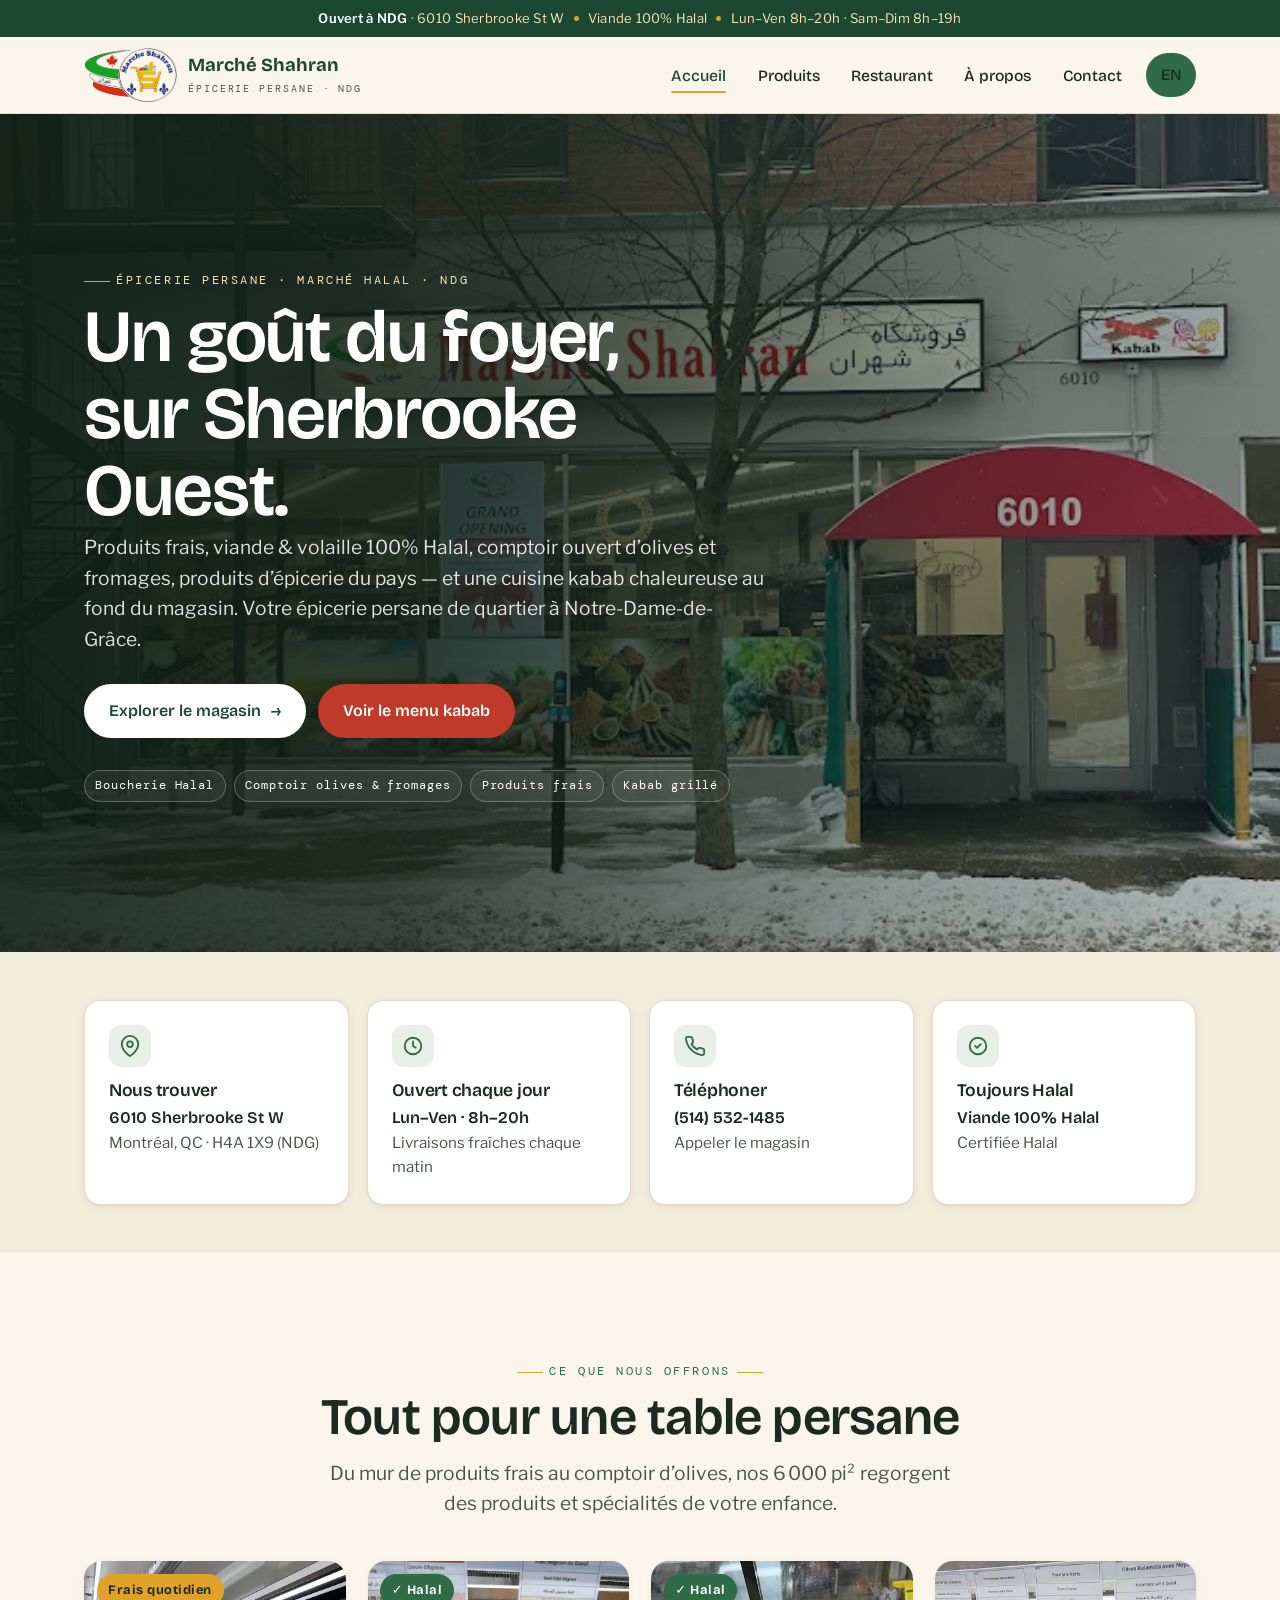
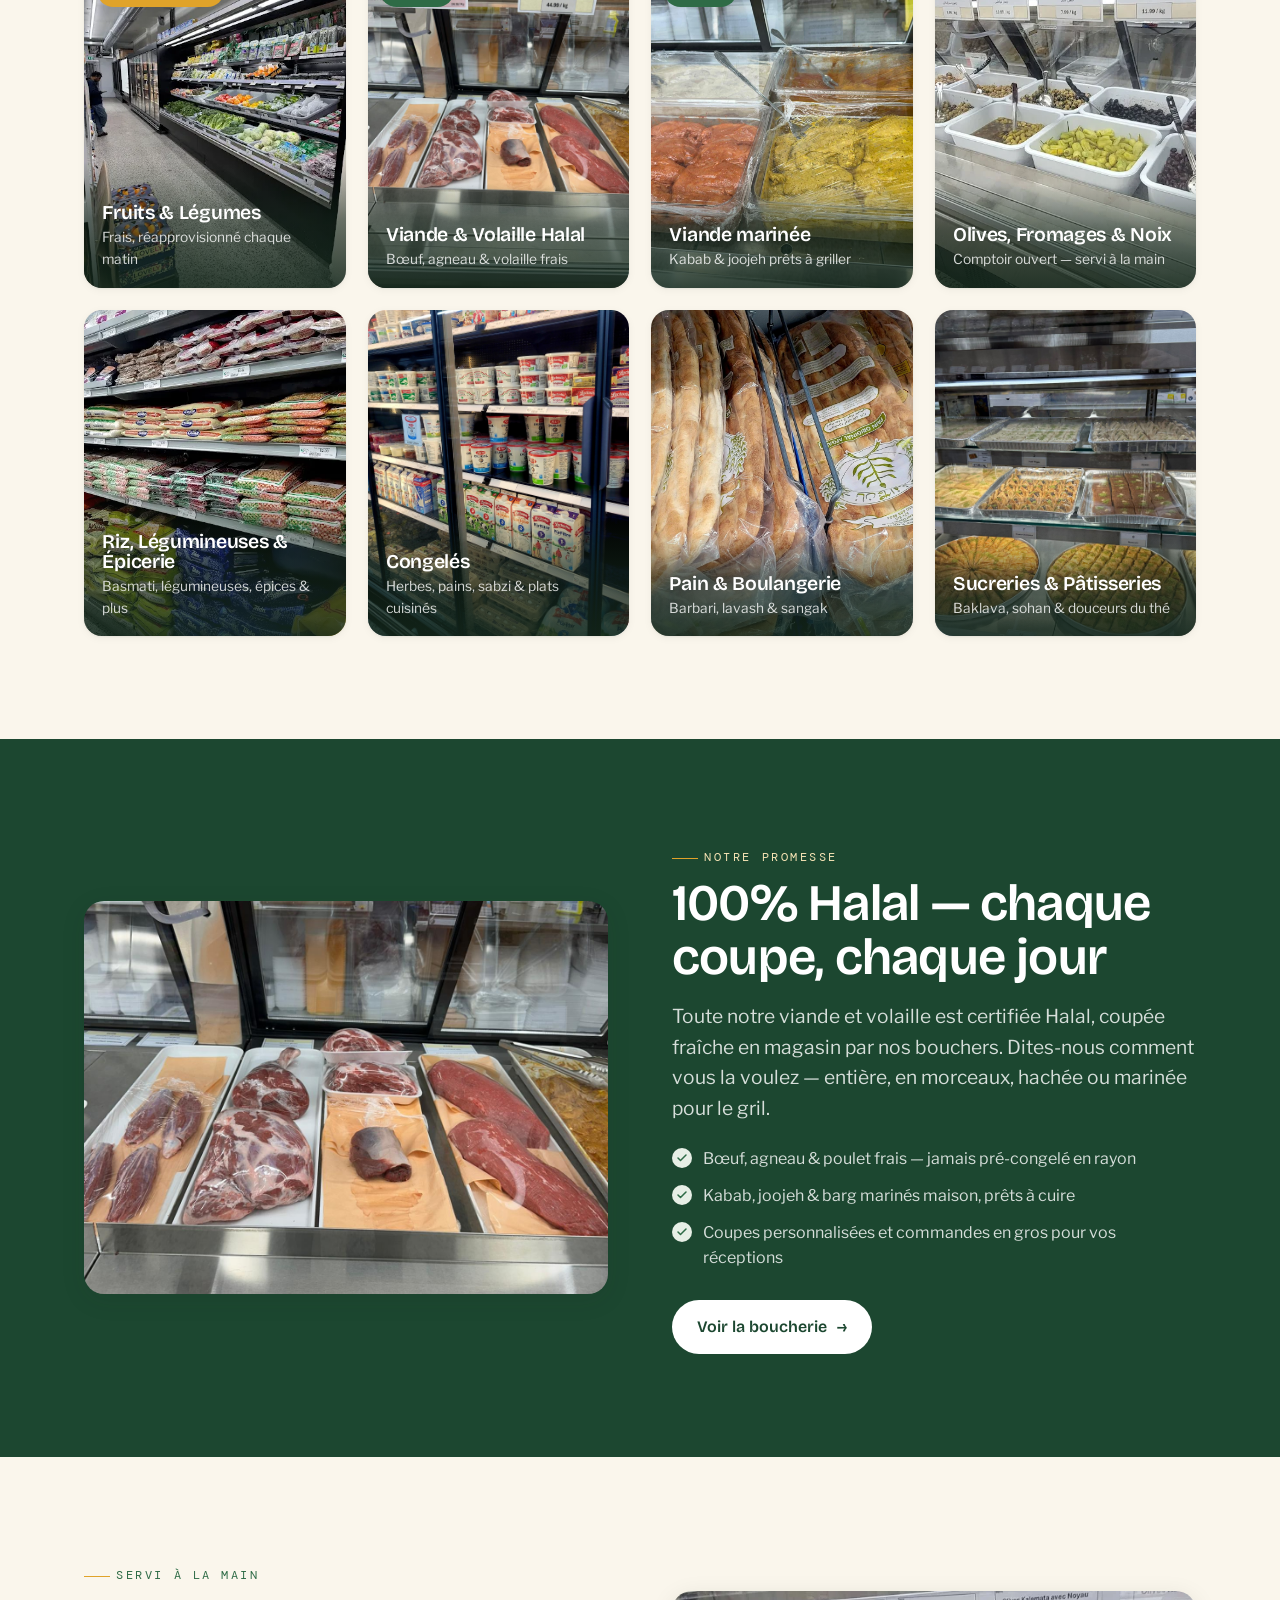
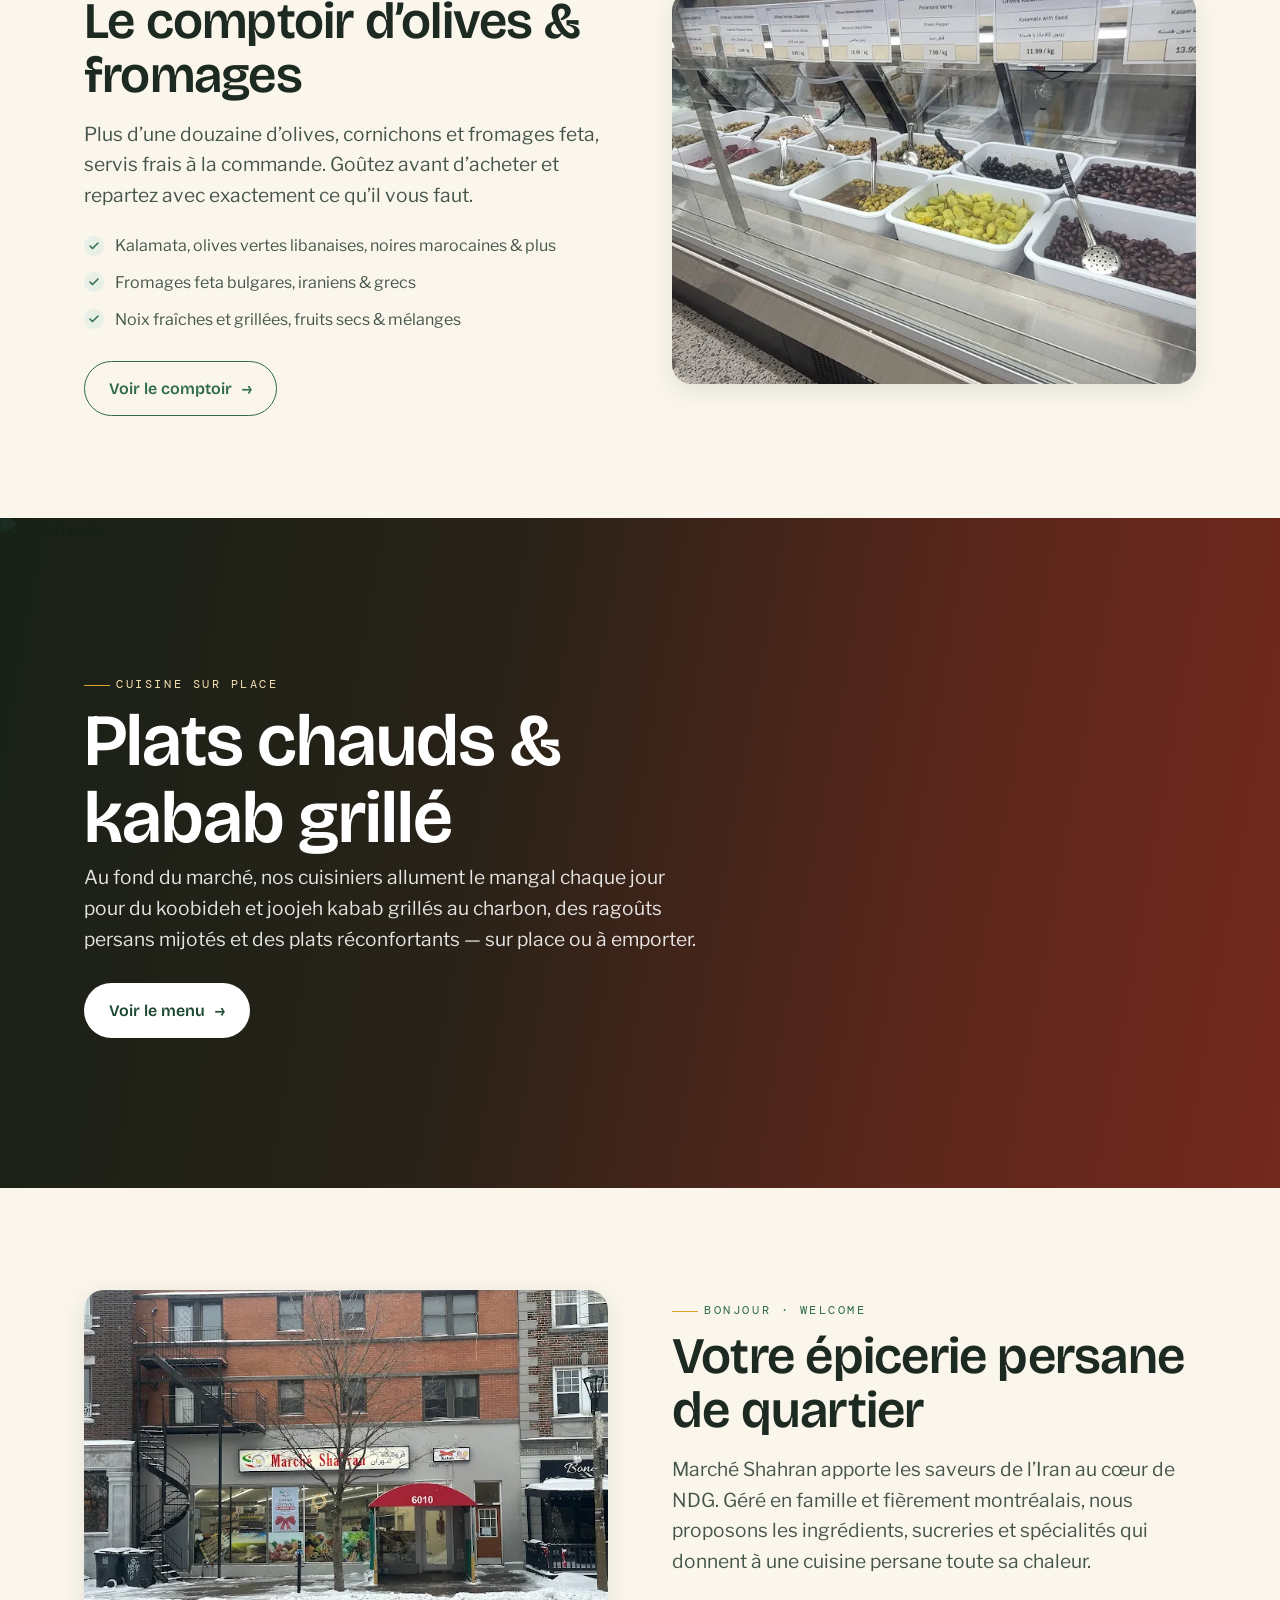
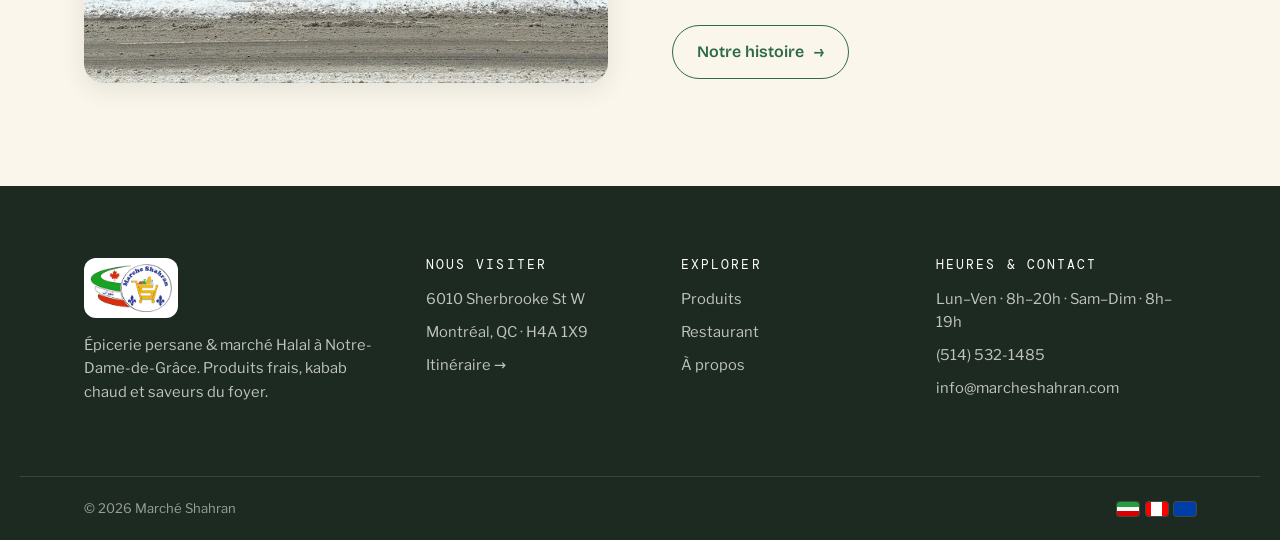
==== fr/index.html @ 16895cce "Updated website with photos, bilingual FR/EN, real contact info" ====
<!DOCTYPE html>
<html lang="fr">
<head>
<meta charset="UTF-8">
<meta name="viewport" content="width=device-width, initial-scale=1.0">
<title>Marché Shahran — Épicerie persane & Marché Halal · NDG, Montréal</title>
<meta name="description" content="Marché Shahran est une épicerie persane et un marché Halal à NDG, Montréal.">
<link rel="stylesheet" href="../styles.css">
<script>document.documentElement.className='js';</script>
</head>
<body>
<div class="topbar"><div class="wrap"><span><strong>Ouvert à NDG</strong> · 6010 Sherbrooke St W</span><span class="dot"></span><span>Viande 100% Halal</span><span class="dot hide-sm"></span><span class="hide-sm">Lun–Ven 8h–20h · Sam–Dim 8h–19h</span></div></div>
<header class="site-head">
  <div class="wrap nav">
    <a class="brand" href="index.html" aria-label="Marché Shahran accueil">
      <img src="../assets/logo.png" alt="Marché Shahran logo">
      <span class="brand-text"><span class="bt">Marché Shahran</span><span class="bs">Épicerie persane · NDG</span></span>
    </a>
    <button class="nav-toggle" aria-label="Ouvrir le menu" aria-expanded="false"><span></span><span></span><span></span></button>
    <ul class="nav-links" id="nav">
      <li><a href="../index.html" class="active">Accueil</a></li>
      <li><a href="produits.html">Produits</a></li>
      
      <li><a href="restaurant.html">Restaurant</a></li>
      <li><a href="a-propos.html">À propos</a></li>
      <li><a href="contact.html">Contact</a></li>
      <li class="nav-cta"><a class="btn btn-primary" href="../index.html">EN</a></li>
    </ul>
  </div>
</header>
<div class="nav-backdrop" id="backdrop"></div>
<section class="hero">
  <div class="hero-media"><img src="../assets/storefront.webp" alt="Devanture du Marché Shahran sur Sherbrooke Ouest"></div>
  <div class="hero-scrim"></div>
  <div class="wrap">
    <div class="hero-inner reveal">
      <span class="kicker is-light">Épicerie persane · Marché Halal · NDG</span>
      <h1 class="h-xl">Un goût du foyer,<br>sur Sherbrooke Ouest.</h1>
      <p class="lead">Produits frais, viande &amp; volaille 100% Halal, comptoir ouvert d’olives et fromages, produits d’épicerie du pays — et une cuisine kabab chaleureuse au fond du magasin. Votre épicerie persane de quartier à Notre-Dame-de-Grâce.</p>
      <div class="hero-actions">
        <a class="btn btn-light" href="produits.html">Explorer le magasin <span class="arr">→</span></a>
        <a class="btn btn-red" href="restaurant.html">Voir le menu kabab</a>
      </div>
      <div class="hero-tags">
        <span class="tag">Boucherie Halal</span>
        <span class="tag">Comptoir olives &amp; fromages</span>
        <span class="tag">Produits frais</span>
        <span class="tag">Kabab grillé</span>
      </div>
    </div>
  </div>
</section>

<section class="band band-cream">
  <div class="wrap section" style="padding-block:clamp(32px,4vw,48px)">
    <div class="info-row">
      <div class="info-card reveal">
        <div class="ic"><svg width="22" height="22" viewBox="0 0 24 24" fill="none" stroke="currentColor" stroke-width="2" stroke-linecap="round" stroke-linejoin="round"><path d="M21 10c0 7-9 13-9 13s-9-6-9-13a9 9 0 0 1 18 0Z"/><circle cx="12" cy="10" r="3"/></svg></div>
        <h3>Nous trouver</h3><p class="big">6010 Sherbrooke St W</p><p>Montréal, QC · H4A 1X9 (NDG)</p>
      </div>
      <div class="info-card reveal">
        <div class="ic"><svg width="22" height="22" viewBox="0 0 24 24" fill="none" stroke="currentColor" stroke-width="2" stroke-linecap="round" stroke-linejoin="round"><circle cx="12" cy="12" r="9"/><path d="M12 7v5l3 2"/></svg></div>
        <h3>Ouvert chaque jour</h3><p class="big">Lun–Ven · 8h–20h</p><p>Livraisons fraîches chaque matin</p>
      </div>
      <div class="info-card reveal">
        <div class="ic"><svg width="22" height="22" viewBox="0 0 24 24" fill="none" stroke="currentColor" stroke-width="2" stroke-linecap="round" stroke-linejoin="round"><path d="M22 16.9v3a2 2 0 0 1-2.2 2 19.8 19.8 0 0 1-8.6-3.1 19.5 19.5 0 0 1-6-6A19.8 19.8 0 0 1 2.1 4.2 2 2 0 0 1 4.1 2h3a2 2 0 0 1 2 1.7c.1 1 .4 1.9.7 2.8a2 2 0 0 1-.5 2.1L8.1 9.9a16 16 0 0 0 6 6l1.3-1.3a2 2 0 0 1 2.1-.5c.9.3 1.8.6 2.8.7a2 2 0 0 1 1.7 2Z"/></svg></div>
        <h3>Téléphoner</h3><p class="big">(514) 532-1485</p><p>Appeler le magasin</p>
      </div>
      <div class="info-card reveal">
        <div class="ic"><svg width="22" height="22" viewBox="0 0 24 24" fill="none" stroke="currentColor" stroke-width="2" stroke-linecap="round" stroke-linejoin="round"><path d="M9 12l2 2 4-4"/><circle cx="12" cy="12" r="9"/></svg></div>
        <h3>Toujours Halal</h3><p class="big">Viande 100% Halal</p><p>Certifiée Halal</p>
      </div>
    </div>
  </div>
</section>

<section class="section">
  <div class="wrap">
    <div class="center reveal" style="max-width:640px;margin-inline:auto;margin-bottom:2.6rem">
      <span class="kicker center-line">Ce que nous offrons</span>
      <h2 class="h-lg" style="margin-top:.6rem">Tout pour une table persane</h2>
      <p class="lead" style="margin:.8rem auto 0">Du mur de produits frais au comptoir d’olives, nos 6 000 pi² regorgent des produits et spécialités de votre enfance.</p>
    </div>
    <div class="cat-grid">
      <a class="cat reveal" href="produits.html#produce">
        <img src="../assets/produce.webp" alt="Mur de produits frais">
        <span class="pin"><span class="halal-badge" style="background:var(--saffron);color:var(--ink)">Frais quotidien</span></span>
        <span class="lbl"><h3>Fruits &amp; Légumes</h3><p>Frais, réapprovisionné chaque matin</p></span>
      </a>
      <a class="cat reveal" href="produits.html#meat">
        <img src="../assets/meat-counter.jpg" alt="Comptoir boucherie Halal">
        <span class="pin"><span class="halal-badge">✓ Halal</span></span>
        <span class="lbl"><h3>Viande &amp; Volaille Halal</h3><p>Bœuf, agneau &amp; volaille frais</p></span>
      </a>
      <a class="cat reveal" href="produits.html#marinated">
        <img src="../assets/marinated-meat.jpg" alt="Viande marinée">
        <span class="pin"><span class="halal-badge">✓ Halal</span></span>
        <span class="lbl"><h3>Viande marinée</h3><p>Kabab &amp; joojeh prêts à griller</p></span>
      </a>
      <a class="cat reveal" href="produits.html#counter">
        <img src="../assets/olive-counter.webp" alt="Comptoir ouvert olives et fromages">
        <span class="lbl"><h3>Olives, Fromages &amp; Noix</h3><p>Comptoir ouvert — servi à la main</p></span>
      </a>
      <a class="cat reveal" href="produits.html#pantry">
        <img src="../assets/bulk-aisle.webp" alt="Rayon riz légumineuses et épicerie">
        <span class="lbl"><h3>Riz, Légumineuses &amp; Épicerie</h3><p>Basmati, légumineuses, épices &amp; plus</p></span>
      </a>
      <a class="cat reveal" href="produits.html#frozen">
        <img src="../assets/frozen.jpg" alt="Rayon congelés">
        <span class="lbl"><h3>Congelés</h3><p>Herbes, pains, sabzi &amp; plats cuisinés</p></span>
      </a>
      <a class="cat reveal" href="produits.html#bakery">
        <img src="../assets/bread.jpg" alt="Pain frais et lavash">
        <span class="lbl"><h3>Pain &amp; Boulangerie</h3><p>Barbari, lavash &amp; sangak</p></span>
      </a>
      <a class="cat reveal" href="produits.html#sweets">
        <img src="../assets/sweets.jpg" alt="Sucreries persanes">
        <span class="lbl"><h3>Sucreries &amp; Pâtisseries</h3><p>Baklava, sohan &amp; douceurs du thé</p></span>
      </a>
    </div>
  </div>
</section>

<section class="band">
  <div class="wrap section">
    <div class="split">
      <div class="split-media reveal"><img src="../assets/meat-counter.jpg" alt="Halal butcher counter"></div>
      <div class="split-body reveal">
        <span class="kicker is-light">Notre promesse</span>
        <h2 class="h-lg" style="margin:.6rem 0 1rem">100% Halal — chaque coupe, chaque jour</h2>
        <p class="lead">Toute notre viande et volaille est certifiée Halal, coupée fraîche en magasin par nos bouchers. Dites-nous comment vous la voulez — entière, en morceaux, hachée ou marinée pour le gril.</p>
        <ul class="ticks" style="margin-top:1.4rem">
          <li>Bœuf, agneau &amp; poulet frais — jamais pré-congelé en rayon</li>
          <li>Kabab, joojeh &amp; barg marinés maison, prêts à cuire</li>
          <li>Coupes personnalisées et commandes en gros pour vos réceptions</li>
        </ul>
        <a class="btn btn-light" href="produits.html#meat" style="margin-top:1.8rem">Voir la boucherie <span class="arr">→</span></a>
      </div>
    </div>
  </div>
</section>

<section class="section">
  <div class="wrap">
    <div class="split flip">
      <div class="split-media reveal"><img src="../assets/olive-counter.webp" alt="Comptoir ouvert olives et fromages"></div>
      <div class="split-body reveal">
        <span class="kicker">Servi à la main</span>
        <h2 class="h-lg" style="margin:.6rem 0 1rem">Le comptoir d’olives &amp; fromages</h2>
        <p class="lead">Plus d’une douzaine d’olives, cornichons et fromages feta, servis frais à la commande. Goûtez avant d’acheter et repartez avec exactement ce qu’il vous faut.</p>
        <ul class="ticks" style="margin-top:1.4rem">
          <li>Kalamata, olives vertes libanaises, noires marocaines &amp; plus</li>
          <li>Fromages feta bulgares, iraniens &amp; grecs</li>
          <li>Noix fraîches et grillées, fruits secs &amp; mélanges</li>
        </ul>
        <a class="btn btn-ghost" href="produits.html#counter" style="margin-top:1.8rem">Voir le comptoir <span class="arr">→</span></a>
      </div>
    </div>
  </div>
</section>

<section class="hero" style="background:var(--red-deep)">
  <div class="hero-media"><img src="../assets/kabab-grill.png" alt="Kabab grillé" style="width:100%;height:100%;object-fit:cover"></div>
  <div class="hero-scrim"></div>
  <div class="wrap">
    <div class="hero-inner reveal" style="max-width:620px">
      <span class="kicker is-light">Cuisine sur place</span>
      <h2 class="h-xl" style="color:#fff;margin:.5rem 0 .3rem">Plats chauds &amp;<br>kabab grillé</h2>
      <p class="lead" style="color:rgba(255,255,255,.88)">Au fond du marché, nos cuisiniers allument le mangal chaque jour pour du koobideh et joojeh kabab grillés au charbon, des ragoûts persans mijotés et des plats réconfortants — sur place ou à emporter.</p>
      <div class="hero-actions">
        <a class="btn btn-light" href="restaurant.html">Voir le menu <span class="arr">→</span></a>
      </div>
    </div>
  </div>
</section>

<section class="section band-saffron specials-hidden">
  <div class="wrap">
    <div class="split">
      <div class="split-body reveal">
        <span class="kicker">Économisez en magasin</span>
        <h2 class="h-lg" style="margin:.6rem 0 1rem">Les spéciaux de la semaine</h2>
        <p class="lead">Nouvelles promotions chaque semaine sur les produits frais, la viande Halal et vos essentiels d’épicerie. Mis à jour en magasin et ici sur le site — sans abonnement, sans application.</p>
        <a class="btn btn-red" href="speciaux.html" style="margin-top:1.6rem">Voir le circulaire <span class="arr">→</span></a>
      </div>
      <div class="reveal" style="display:grid;grid-template-columns:1fr 1fr;gap:14px">
        <div class="deal"><div class="d-media"><span class="ph" data-label="Photo"></span><span class="d-tag">SPÉCIAL</span></div>
          <div class="d-body"><h3>Riz Basmati 10 kg</h3><p class="d-sub">Vieilli premium</p>
          <div class="d-price"><span class="price"><span class="cur">$</span>18<span class="unit">/sac</span></span><span class="was">$24.99</span></div></div></div>
        <div class="deal"><div class="d-media"><span class="ph" data-label="Photo"></span><span class="d-tag">SPÉCIAL</span></div>
          <div class="d-body"><h3>Épaule d’agneau fraîche</h3><p class="d-sub">Halal · coupé sur commande</p>
          <div class="d-price"><span class="price"><span class="cur">$</span>9<span class="unit">/lb</span></span><span class="was">$12.99</span></div></div></div>
      </div>
    </div>
  </div>
</section>

<section class="section">
  <div class="wrap">
    <div class="split">
      <div class="split-media reveal"><img src="../assets/storefront-snow.webp" alt="Devanture du Marché Shahran en hiver"></div>
      <div class="split-body reveal">
        <span class="kicker">Bonjour · Welcome</span>
        <h2 class="h-lg" style="margin:.6rem 0 1rem">Votre épicerie persane de quartier</h2>
        <p class="lead">Marché Shahran apporte les saveurs de l’Iran au cœur de NDG. Géré en famille et fièrement montréalais, nous proposons les ingrédients, sucreries et spécialités qui donnent à une cuisine persane toute sa chaleur.</p>
        <a class="btn btn-ghost" href="a-propos.html" style="margin-top:1.6rem">Notre histoire <span class="arr">→</span></a>
      </div>
    </div>
  </div>
</section>
<footer class="site-foot">
  <div class="wrap foot-top">
    <div class="foot-brand">
      <img src="../assets/logo.png" alt="Marché Shahran">
      <p>Épicerie persane &amp; marché Halal à Notre-Dame-de-Grâce. Produits frais, kabab chaud et saveurs du foyer.</p>
    </div>
    <div><h4>Nous visiter</h4><ul class="foot-links"><li>6010 Sherbrooke St W</li><li>Montréal, QC · H4A 1X9</li><li><a href="contact.html">Itinéraire →</a></li></ul></div>
    <div><h4>Explorer</h4><ul class="foot-links"><li><a href="produits.html">Produits</a></li><li><a href="restaurant.html">Restaurant</a></li><li><a href="a-propos.html">À propos</a></li></ul></div>
    <div><h4>Heures &amp; Contact</h4><ul class="foot-links"><li>Lun–Ven · 8h–20h · Sam–Dim · 8h–19h</li><li>(514) 532-1485</li><li>info@marcheshahran.com</li></ul></div>
  </div>
  <div class="wrap foot-bottom">
    <span>© 2026 Marché Shahran</span>
    <span class="foot-flags">
      <span style="background:linear-gradient(180deg,#239f40 33%,#fff 33% 66%,#da0000 66%)" title="Iran"></span>
      <span style="background:linear-gradient(90deg,#ff0000 25%,#fff 25% 75%,#ff0000 75%)" title="Canada"></span>
      <span style="background:#003da5" title="Québec"></span>
    </span>
  </div>
</footer>
<script src="../site.js"></script>
</body>
</html>
---- styles.css ----
/* =========================================================
   MARCHÉ SHAHRAN — shared stylesheet (Squarespace blueprint)
   ========================================================= */

@import url('https://fonts.googleapis.com/css2?family=Bricolage+Grotesque:opsz,wght@12..96,400;12..96,500;12..96,600;12..96,700;12..96,800&family=Libre+Franklin:ital,wght@0,400;0,500;0,600;0,700;1,400&family=DM+Mono:wght@400;500&display=swap');

:root{
  /* palette */
  --ink:#1d2a22;
  --ink-soft:#46554b;
  --cream:#faf6ec;
  --cream-2:#f2ecdd;
  --paper:#ffffff;
  --green:#2e6b46;
  --green-deep:#1c4730;
  --green-tint:#e7efe6;
  --red:#bf3a2b;
  --red-deep:#9a2c20;
  --saffron:#e0a32a;
  --saffron-soft:#f6e3b4;
  --blue:#27478c;
  --line:#e3dcc9;
  --line-soft:#ece6d6;

  --shadow-sm:0 1px 2px rgba(29,42,34,.06), 0 2px 8px rgba(29,42,34,.05);
  --shadow-md:0 6px 24px rgba(29,42,34,.10);
  --shadow-lg:0 18px 50px rgba(29,42,34,.16);

  --maxw:1240px;
  --gut:clamp(20px,5vw,64px);

  --f-head:'Bricolage Grotesque',system-ui,sans-serif;
  --f-body:'Libre Franklin',system-ui,sans-serif;
  --f-mono:'DM Mono',ui-monospace,monospace;
}

*{box-sizing:border-box;margin:0;padding:0}
html{scroll-behavior:smooth}
body{
  font-family:var(--f-body);
  color:var(--ink);
  background:var(--cream);
  line-height:1.6;
  -webkit-font-smoothing:antialiased;
  text-rendering:optimizeLegibility;
}
img{display:block;max-width:100%}
a{color:inherit;text-decoration:none}
h1,h2,h3,h4{font-family:var(--f-head);font-weight:600;line-height:1.05;letter-spacing:-.015em;color:var(--ink)}

.wrap{max-width:var(--maxw);margin:0 auto;padding-inline:var(--gut)}
.section{padding-block:clamp(56px,8vw,104px)}
.center{text-align:center}

/* eyebrow / kicker */
.kicker{
  font-family:var(--f-mono);
  font-size:.72rem;
  letter-spacing:.22em;
  text-transform:uppercase;
  color:var(--green);
  display:inline-flex;align-items:center;gap:.55em;
}
.kicker::before{content:"";width:26px;height:1.5px;background:var(--saffron)}
.kicker.is-light{color:var(--saffron-soft)}
.kicker.center-line{justify-content:center}
.kicker.center-line::after{content:"";width:26px;height:1.5px;background:var(--saffron)}

.h-xl{font-size:clamp(2.5rem,6vw,4.6rem)}
.h-lg{font-size:clamp(2rem,4.4vw,3.2rem)}
.h-md{font-size:clamp(1.5rem,2.6vw,2.1rem)}
.lead{font-size:clamp(1.05rem,1.5vw,1.25rem);color:var(--ink-soft);max-width:60ch}

/* ---------- buttons ---------- */
.btn{
  display:inline-flex;align-items:center;gap:.6em;
  font-family:var(--f-head);font-weight:600;font-size:1rem;
  padding:.85em 1.5em;border-radius:999px;cursor:pointer;
  border:1.5px solid transparent;transition:.2s ease;
}
.btn-primary{background:var(--green);color:#fff}
.btn-primary:hover{background:var(--green-deep);transform:translateY(-1px)}
.btn-red{background:var(--red);color:#fff}
.btn-red:hover{background:var(--red-deep);transform:translateY(-1px)}
.btn-ghost{background:transparent;border-color:var(--green);color:var(--green)}
.btn-ghost:hover{background:var(--green);color:#fff}
.btn-light{background:#fff;color:var(--green-deep)}
.btn-light:hover{background:var(--cream-2)}
.btn .arr{transition:transform .2s}
.btn:hover .arr{transform:translateX(3px)}

/* ---------- announcement bar ---------- */
.topbar{
  background:var(--green-deep);color:var(--saffron-soft);
  font-size:.82rem;letter-spacing:.02em;
}
.topbar .wrap{display:flex;align-items:center;justify-content:center;gap:.7em;
  padding-block:.6em;text-align:center;flex-wrap:wrap}
.topbar strong{color:#fff;font-weight:600}
.topbar .dot{width:5px;height:5px;border-radius:50%;background:var(--saffron);display:inline-block}
@media(max-width:680px){.hide-sm{display:none}}

/* ---------- header / nav ---------- */
.site-head{position:sticky;top:0;z-index:50;background:rgba(250,246,236,.92);
  backdrop-filter:blur(10px);border-bottom:1px solid var(--line)}
.nav{display:flex;align-items:center;justify-content:space-between;gap:1.5rem;
  padding-block:.7rem}
.brand{display:flex;align-items:center;gap:.7rem}
.brand img{height:54px;width:auto}
.brand .bt{font-family:var(--f-head);font-weight:700;font-size:1.15rem;line-height:1;color:var(--green-deep)}
.brand .bs{display:block;font-family:var(--f-mono);font-size:.6rem;letter-spacing:.2em;
  text-transform:uppercase;color:var(--ink-soft);margin-top:.25em}
.brand-text{display:none}
@media(min-width:540px){.brand-text{display:block}}

.nav-links{display:flex;align-items:center;gap:.3rem;list-style:none}
.nav-links a{font-family:var(--f-head);font-weight:500;font-size:.98rem;
  padding:.55em .85em;border-radius:999px;color:var(--ink);transition:.18s;position:relative}
.nav-links a:hover{background:var(--green-tint);color:var(--green-deep)}
.nav-links a.active{color:var(--green-deep)}
.nav-links a.active::after{content:"";position:absolute;bottom:0;left:.85em;right:.85em;height:2px;background:var(--saffron);border-radius:2px}
.nav-cta{margin-left:.4rem}

.nav-toggle{display:none;background:none;border:1.5px solid var(--line);
  border-radius:10px;padding:.5em .6em;cursor:pointer}
.nav-toggle span{display:block;width:20px;height:2px;background:var(--ink);margin:4px 0;border-radius:2px;transition:.2s}

@media(max-width:900px){
  .nav-toggle{display:block}
  .nav-links{position:fixed;inset:0 0 0 auto;width:min(82vw,320px);
    flex-direction:column;align-items:stretch;gap:.2rem;background:var(--paper);
    padding:5.5rem 1.4rem 2rem;box-shadow:var(--shadow-lg);transform:translateX(100%);
    transition:transform .28s ease;z-index:60}
  .nav-links.open{transform:translateX(0)}
  .nav-links a{padding:.85em 1em;font-size:1.05rem}
  .nav-links a.active::after{display:none}
  .nav-links a.active{background:var(--green-tint)}
  .nav-cta{margin:.6rem 0 0}
  .nav-backdrop{position:fixed;inset:0;background:rgba(29,42,34,.4);z-index:55;
    opacity:0;pointer-events:none;transition:.28s}
  .nav-backdrop.open{opacity:1;pointer-events:auto}
}

/* ---------- hero ---------- */
.hero{position:relative;overflow:hidden;background:var(--green-deep)}
.hero-media{position:absolute;inset:0}
.hero-media img{width:100%;height:100%;object-fit:cover}
.hero-scrim{position:absolute;inset:0;z-index:1;
  background:linear-gradient(100deg,rgba(16,32,22,.94) 0%,rgba(16,32,22,.82) 38%,rgba(16,32,22,.45) 72%,rgba(16,32,22,.28) 100%)}
.hero-inner{position:relative;z-index:2;padding-block:clamp(72px,12vw,150px);
  max-width:680px;color:#fff}
.hero-inner h1{color:#fff;margin:.5rem 0 .1rem}
.hero-inner .lead{color:rgba(255,255,255,.86)}
.hero-actions{display:flex;flex-wrap:wrap;gap:.8rem;margin-top:1.8rem}
.hero-tags{display:flex;flex-wrap:wrap;gap:.5rem;margin-top:2rem}
.tag{font-family:var(--f-mono);font-size:.72rem;letter-spacing:.08em;white-space:nowrap;
  padding:.5em .9em;border-radius:999px;border:1px solid rgba(255,255,255,.25);
  color:#fff;background:rgba(255,255,255,.06)}

/* ---------- halal badge ---------- */
.halal-badge{display:inline-flex;align-items:center;gap:.5em;
  font-family:var(--f-head);font-weight:700;font-size:.8rem;letter-spacing:.04em;
  background:var(--green);color:#fff;padding:.5em .9em;border-radius:999px}
.halal-badge .hk{font-family:var(--f-mono);font-weight:400;opacity:.85;font-size:.72em}

/* ---------- generic image placeholder ---------- */
.ph{position:relative;background:
  repeating-linear-gradient(135deg,var(--cream-2),var(--cream-2) 11px,#eae3d1 11px,#eae3d1 22px);
  display:flex;align-items:center;justify-content:center;overflow:hidden;color:var(--ink-soft)}
.ph::after{content:attr(data-label);font-family:var(--f-mono);font-size:.72rem;
  letter-spacing:.05em;text-transform:uppercase;background:rgba(250,246,236,.9);
  padding:.5em .85em;border-radius:8px;border:1px solid var(--line);max-width:80%;text-align:center}

/* ---------- category grid ---------- */
.cat-grid{display:grid;gap:clamp(14px,2vw,22px);
  grid-template-columns:repeat(auto-fill,minmax(230px,1fr))}
.cat{position:relative;border-radius:18px;overflow:hidden;aspect-ratio:4/5;
  box-shadow:var(--shadow-sm);transition:.25s;color:#fff;display:block}
.cat:hover{transform:translateY(-4px);box-shadow:var(--shadow-md)}
.cat .img,.cat img{position:absolute;inset:0;width:100%;height:100%;object-fit:cover}
.cat .img.ph{aspect-ratio:auto}
.cat .lbl{position:absolute;left:0;right:0;bottom:0;z-index:2;padding:2.6rem 1.15rem 1.1rem;
  background:linear-gradient(180deg,rgba(20,40,28,0) 0%,rgba(20,40,28,.55) 45%,rgba(20,40,28,.86) 100%)}
.cat .lbl h3{color:#fff;font-size:1.22rem}
.cat .lbl p{font-size:.86rem;color:rgba(255,255,255,.82);margin-top:.15em}
.cat .pin{position:absolute;top:.8rem;left:.8rem;z-index:2}

/* ---------- feature split ---------- */
.split{display:grid;gap:clamp(28px,5vw,64px);align-items:center;
  grid-template-columns:1fr}
@media(min-width:860px){.split{grid-template-columns:1fr 1fr}
  .split.flip .split-media{order:2}}
.split-media{border-radius:20px;overflow:hidden;box-shadow:var(--shadow-md);
  aspect-ratio:4/3}
.split-media img,.split-media .ph{width:100%;height:100%;object-fit:cover}
.split-body h2{margin:.6rem 0 1rem}
.split-body .lead{margin-bottom:1.4rem}

/* ---------- info / list ---------- */
.ticks{list-style:none;display:grid;gap:.7rem;margin-top:.5rem}
.ticks li{display:flex;gap:.7rem;align-items:flex-start;color:var(--ink-soft)}
.band .ticks li{color:rgba(255,255,255,.82)}
.ticks li::before{content:"";flex:none;width:20px;height:20px;border-radius:50%;
  margin-top:.15em;background:var(--green-tint);
  background-image:url("data:image/svg+xml,%3Csvg xmlns='http://www.w3.org/2000/svg' width='12' height='12' viewBox='0 0 24 24' fill='none' stroke='%232e6b46' stroke-width='3' stroke-linecap='round' stroke-linejoin='round'%3E%3Cpolyline points='20 6 9 17 4 12'/%3E%3C/svg%3E");
  background-repeat:no-repeat;background-position:center}

/* ---------- band ---------- */
.band{background:var(--green-deep);color:#fff}
.band h2{color:#fff}
.band .lead{color:rgba(255,255,255,.82)}
.band-cream{background:var(--cream-2)}
.band-saffron{background:linear-gradient(180deg,#fbeecb,#f6e3b4)}

/* ---------- info cards row ---------- */
.info-row{display:grid;gap:18px;grid-template-columns:repeat(auto-fit,minmax(220px,1fr))}
.info-card{background:var(--paper);border:1px solid var(--line);border-radius:16px;
  padding:1.5rem;box-shadow:var(--shadow-sm)}
.info-card .ic{width:42px;height:42px;border-radius:12px;background:var(--green-tint);
  display:flex;align-items:center;justify-content:center;color:var(--green);margin-bottom:.9rem}
.info-card h3{font-size:1.1rem;margin-bottom:.3rem}
.info-card p{color:var(--ink-soft);font-size:.95rem}
.info-card .big{font-family:var(--f-head);font-weight:600;color:var(--ink);font-size:1.02rem}

/* ---------- specials / flyer ---------- */
.deal-hero{display:grid;gap:0;grid-template-columns:1fr;border-radius:22px;overflow:hidden;
  box-shadow:var(--shadow-md);background:var(--paper)}
@media(min-width:780px){.deal-hero{grid-template-columns:1.1fr 1fr}}
.deal-hero .dh-media{position:relative;min-height:280px}
.deal-hero .dh-media img,.deal-hero .dh-media .ph{position:absolute;inset:0;width:100%;height:100%;object-fit:cover}
.deal-hero .dh-body{padding:clamp(1.8rem,4vw,3rem);display:flex;flex-direction:column;justify-content:center}
.deal-hero .save{align-self:flex-start;background:var(--red);color:#fff;font-family:var(--f-head);
  font-weight:700;padding:.4em .8em;border-radius:8px;font-size:.85rem;letter-spacing:.03em}
.price{font-family:var(--f-head);font-weight:700;color:var(--red);line-height:1}
.price .cur{font-size:.55em;vertical-align:.55em;margin-right:.05em}
.price .unit{font-family:var(--f-body);font-weight:500;font-size:.32em;color:var(--ink-soft);
  letter-spacing:.02em}
.was{font-family:var(--f-mono);color:var(--ink-soft);text-decoration:line-through;font-size:.95rem}

.flyer{display:grid;gap:16px;grid-template-columns:repeat(auto-fill,minmax(200px,1fr))}
.deal{background:var(--paper);border:1px solid var(--line);border-radius:16px;overflow:hidden;
  box-shadow:var(--shadow-sm);transition:.2s;display:flex;flex-direction:column}
.deal:hover{transform:translateY(-3px);box-shadow:var(--shadow-md)}
.deal .d-media{aspect-ratio:5/4;position:relative}
.deal .d-media img,.deal .d-media .ph{position:absolute;inset:0;width:100%;height:100%;object-fit:cover}
.deal .d-tag{position:absolute;top:.6rem;left:.6rem;background:var(--saffron);color:var(--ink);
  font-family:var(--f-mono);font-size:.68rem;font-weight:500;padding:.35em .6em;border-radius:6px;
  letter-spacing:.04em}
.deal .d-body{padding:1rem 1.1rem 1.2rem;display:flex;flex-direction:column;gap:.35rem;flex:1}
.deal .d-body h3{font-size:1.05rem}
.deal .d-sub{font-size:.82rem;color:var(--ink-soft)}
.deal .d-price{margin-top:auto;display:flex;align-items:baseline;gap:.5rem;padding-top:.6rem}
.deal .d-price .price{font-size:1.7rem}

/* ---------- menu (restaurant) ---------- */
.menu-list{display:grid;gap:1.1rem}
.menu-item{display:grid;grid-template-columns:1fr auto;gap:.3rem 1rem;align-items:baseline;
  padding-bottom:1.1rem;border-bottom:1px dashed var(--line)}
.menu-item:last-child{border-bottom:0;padding-bottom:0}
.menu-item .mi-name{font-family:var(--f-head);font-weight:600;font-size:1.12rem}
.menu-item .mi-fa{font-size:.82rem;color:var(--green);font-family:var(--f-mono);margin-left:.4em}
.menu-item .mi-price{font-family:var(--f-head);font-weight:700;color:var(--red);font-size:1.1rem;white-space:nowrap}
.menu-item .mi-desc{grid-column:1/-1;color:var(--ink-soft);font-size:.92rem;max-width:54ch}

/* ---------- contact ---------- */
.contact-grid{display:grid;gap:clamp(28px,4vw,48px);grid-template-columns:1fr}
@media(min-width:860px){.contact-grid{grid-template-columns:1fr 1.15fr}}
.map-ph{border-radius:20px;overflow:hidden;min-height:380px;box-shadow:var(--shadow-md);
  border:1px solid var(--line)}
.hours-table{width:100%;border-collapse:collapse;margin-top:.4rem}
.hours-table td{padding:.6em 0;border-bottom:1px solid var(--line-soft);font-size:.98rem}
.hours-table td:last-child{text-align:right;font-family:var(--f-mono);color:var(--ink)}
.hours-table tr.today td{color:var(--green-deep);font-weight:600}
.hours-table tr.today td:first-child::after{content:"Today";margin-left:.6em;font-family:var(--f-mono);
  font-size:.62rem;letter-spacing:.08em;background:var(--green-tint);color:var(--green);
  padding:.25em .5em;border-radius:5px;vertical-align:middle}

/* ---------- footer ---------- */
.site-foot{background:var(--ink);color:rgba(255,255,255,.72);font-size:.92rem}
.foot-top{display:grid;gap:2.4rem;grid-template-columns:1fr;padding-block:clamp(48px,6vw,72px)}
@media(min-width:760px){.foot-top{grid-template-columns:1.4fr 1fr 1fr 1.2fr}}
.site-foot h4{color:#fff;font-size:.82rem;letter-spacing:.16em;text-transform:uppercase;
  font-family:var(--f-mono);font-weight:400;margin-bottom:1rem}
.site-foot a:hover{color:#fff}
.foot-links{list-style:none;display:grid;gap:.6rem}
.foot-brand img{height:60px;background:#fff;border-radius:12px;padding:6px;margin-bottom:1rem}
.foot-brand p{max-width:34ch}
.foot-bottom{border-top:1px solid rgba(255,255,255,.12);padding-block:1.3rem;
  display:flex;flex-wrap:wrap;gap:.6rem 1.2rem;align-items:center;justify-content:space-between;
  font-size:.82rem;color:rgba(255,255,255,.55)}
.foot-flags{display:flex;gap:.4rem;align-items:center}
.foot-flags span{width:22px;height:14px;border-radius:3px;display:inline-block;box-shadow:0 0 0 1px rgba(255,255,255,.15)}

/* ---------- misc reveal ---------- */
.js .reveal{opacity:0;transform:translateY(18px);transition:opacity .7s ease,transform .7s ease}
.js .reveal.in{opacity:1;transform:none}

/* ---------- page hero (interior) ---------- */
.page-hero{background:var(--green-deep);color:#fff;position:relative;overflow:hidden}
.page-hero::before{content:"";position:absolute;inset:0;opacity:.14;
  background:radial-gradient(circle at 85% 20%,var(--saffron),transparent 45%)}
.page-hero .wrap{position:relative;padding-block:clamp(54px,8vw,92px)}
.page-hero h1{color:#fff;margin:.6rem 0 .5rem}
.page-hero p{color:rgba(255,255,255,.82);max-width:58ch}
.crumbs{font-family:var(--f-mono);font-size:.72rem;letter-spacing:.08em;color:var(--saffron-soft)}
.crumbs a:hover{color:#fff}

/* Weekly specials — hidden until activated */
.specials-hidden { display: none; }
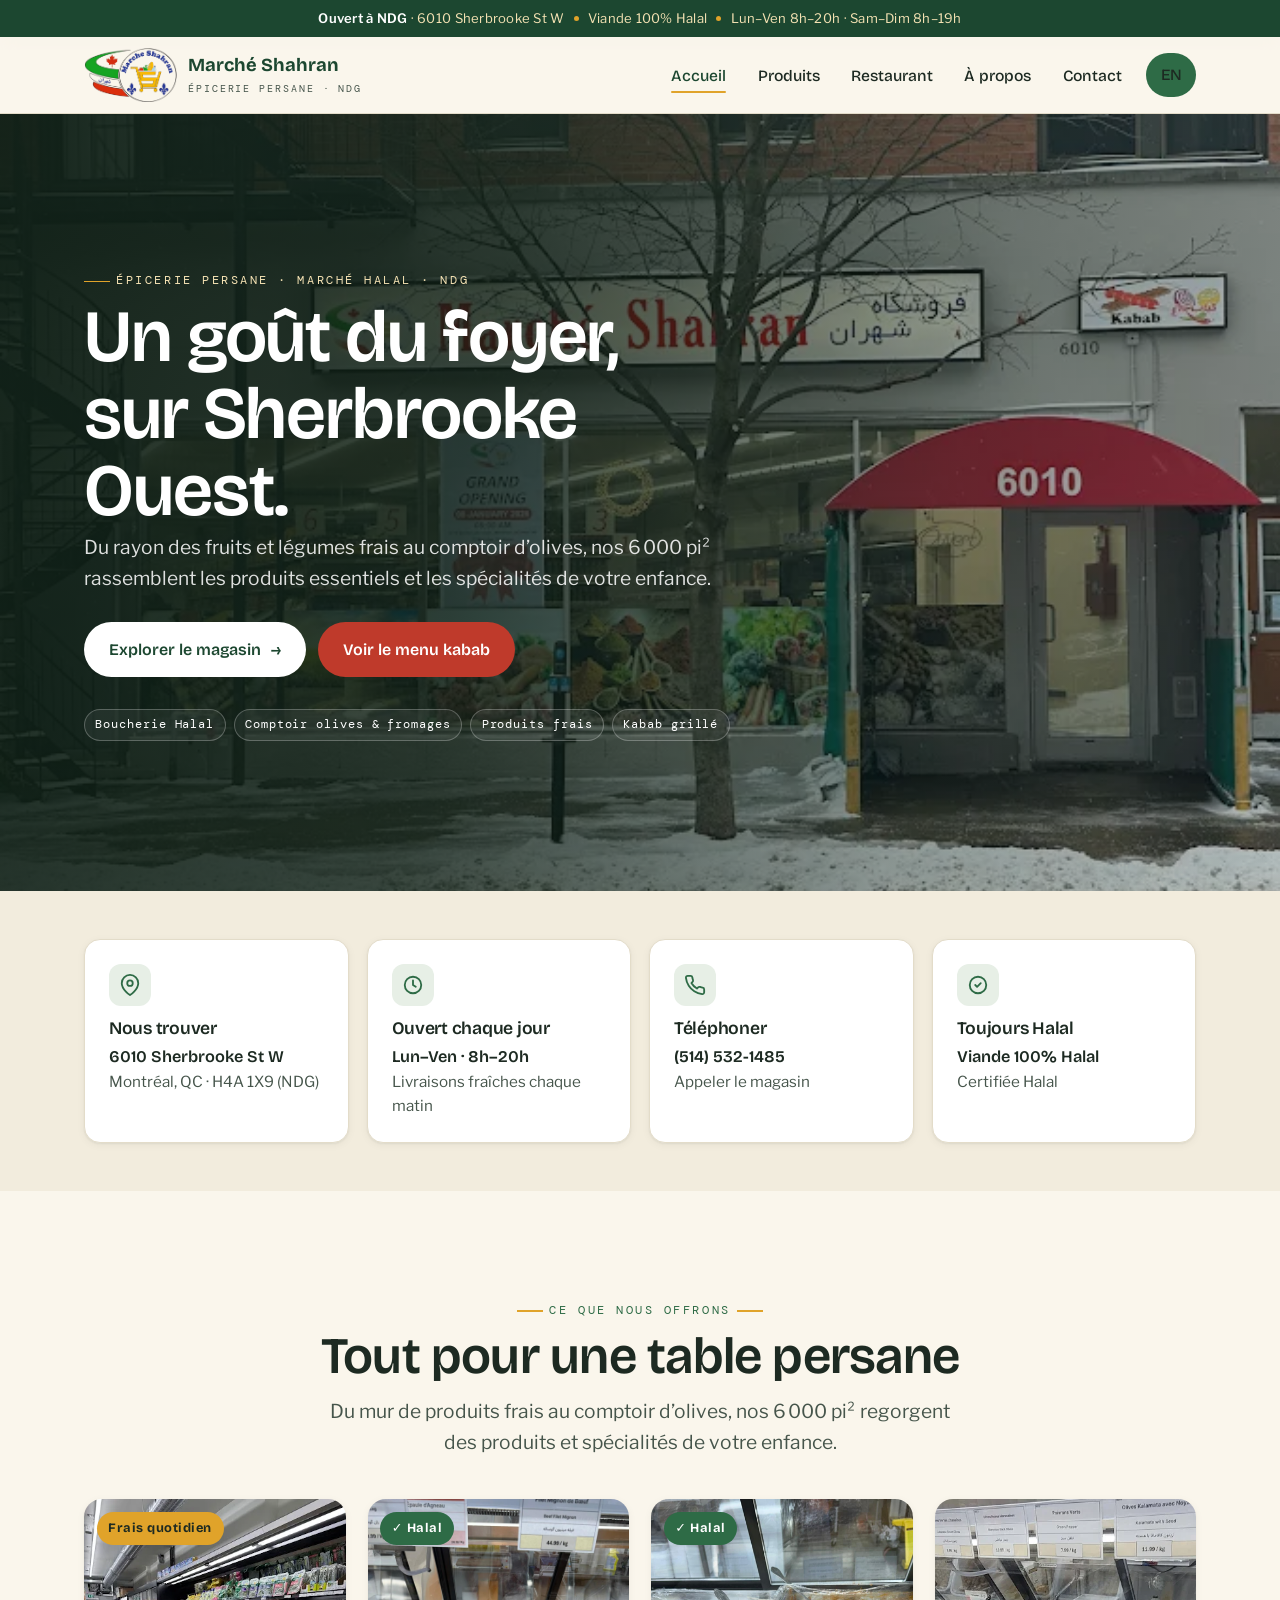
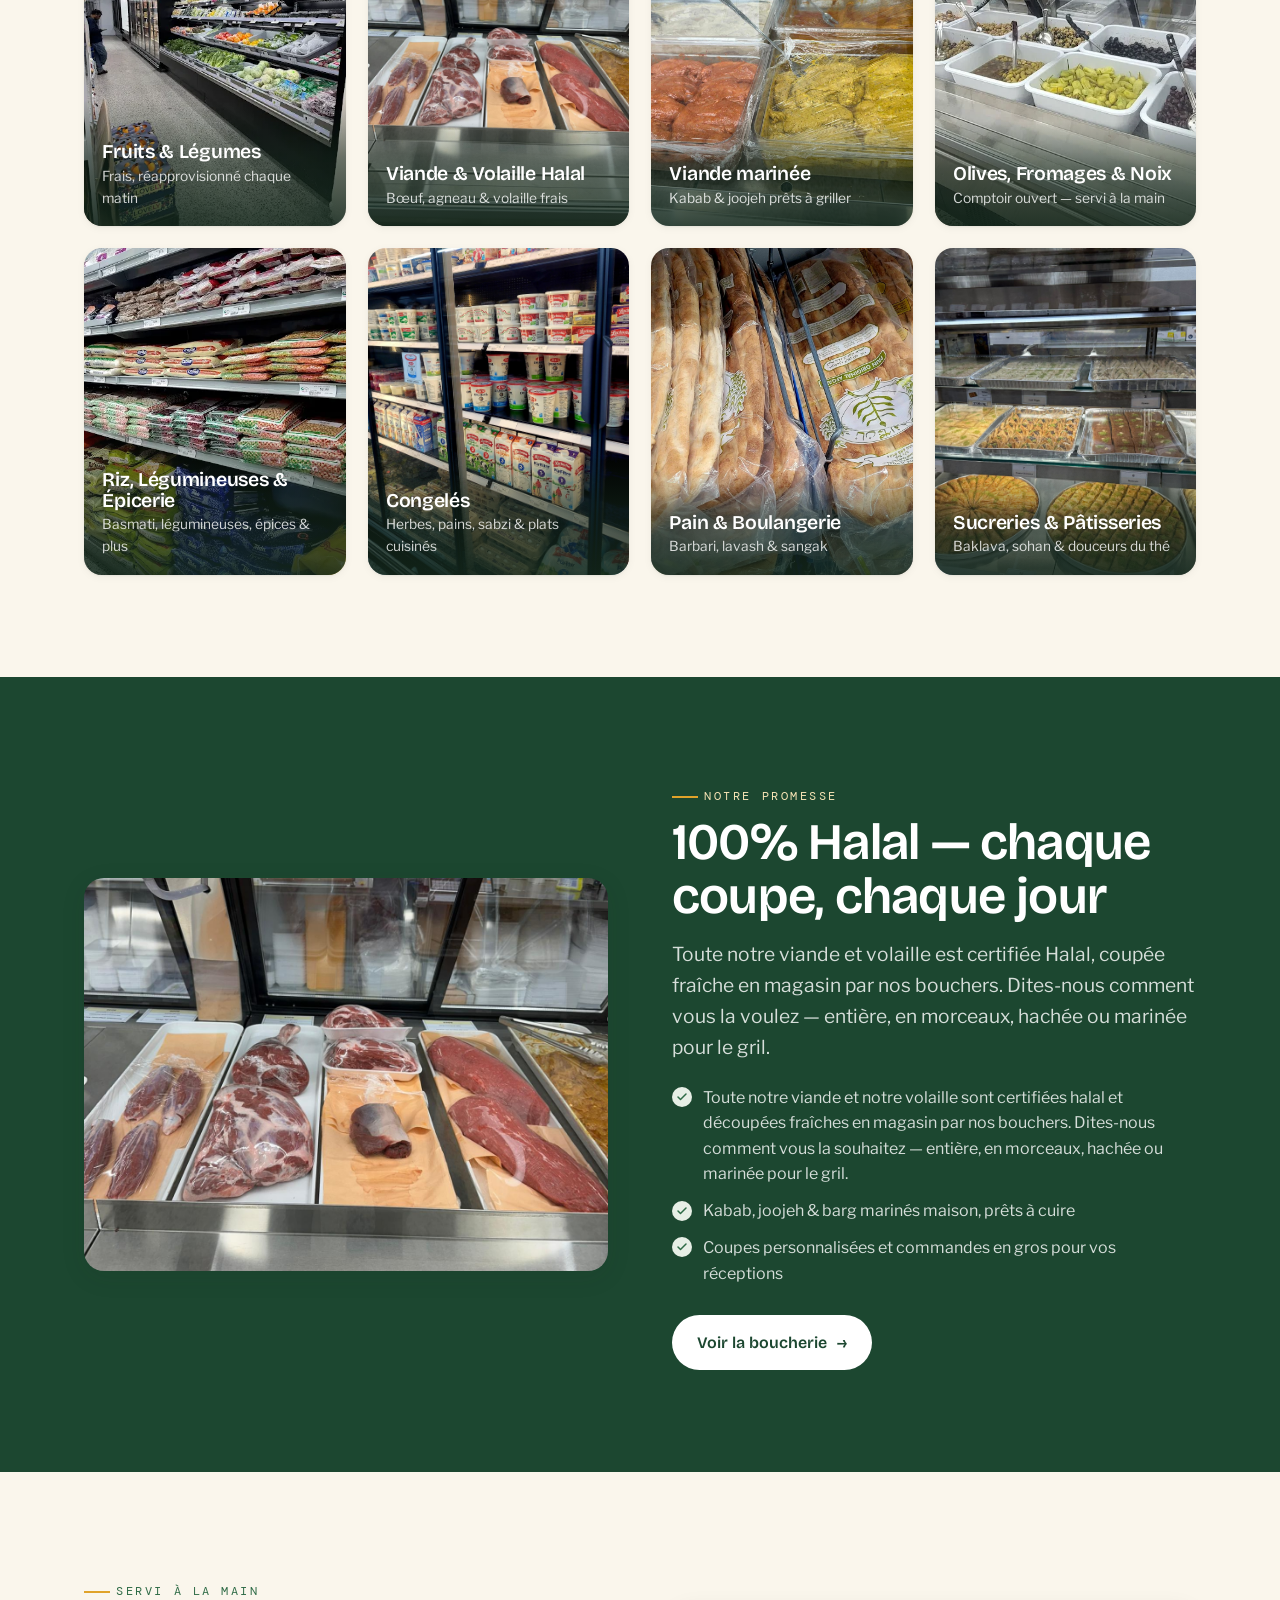
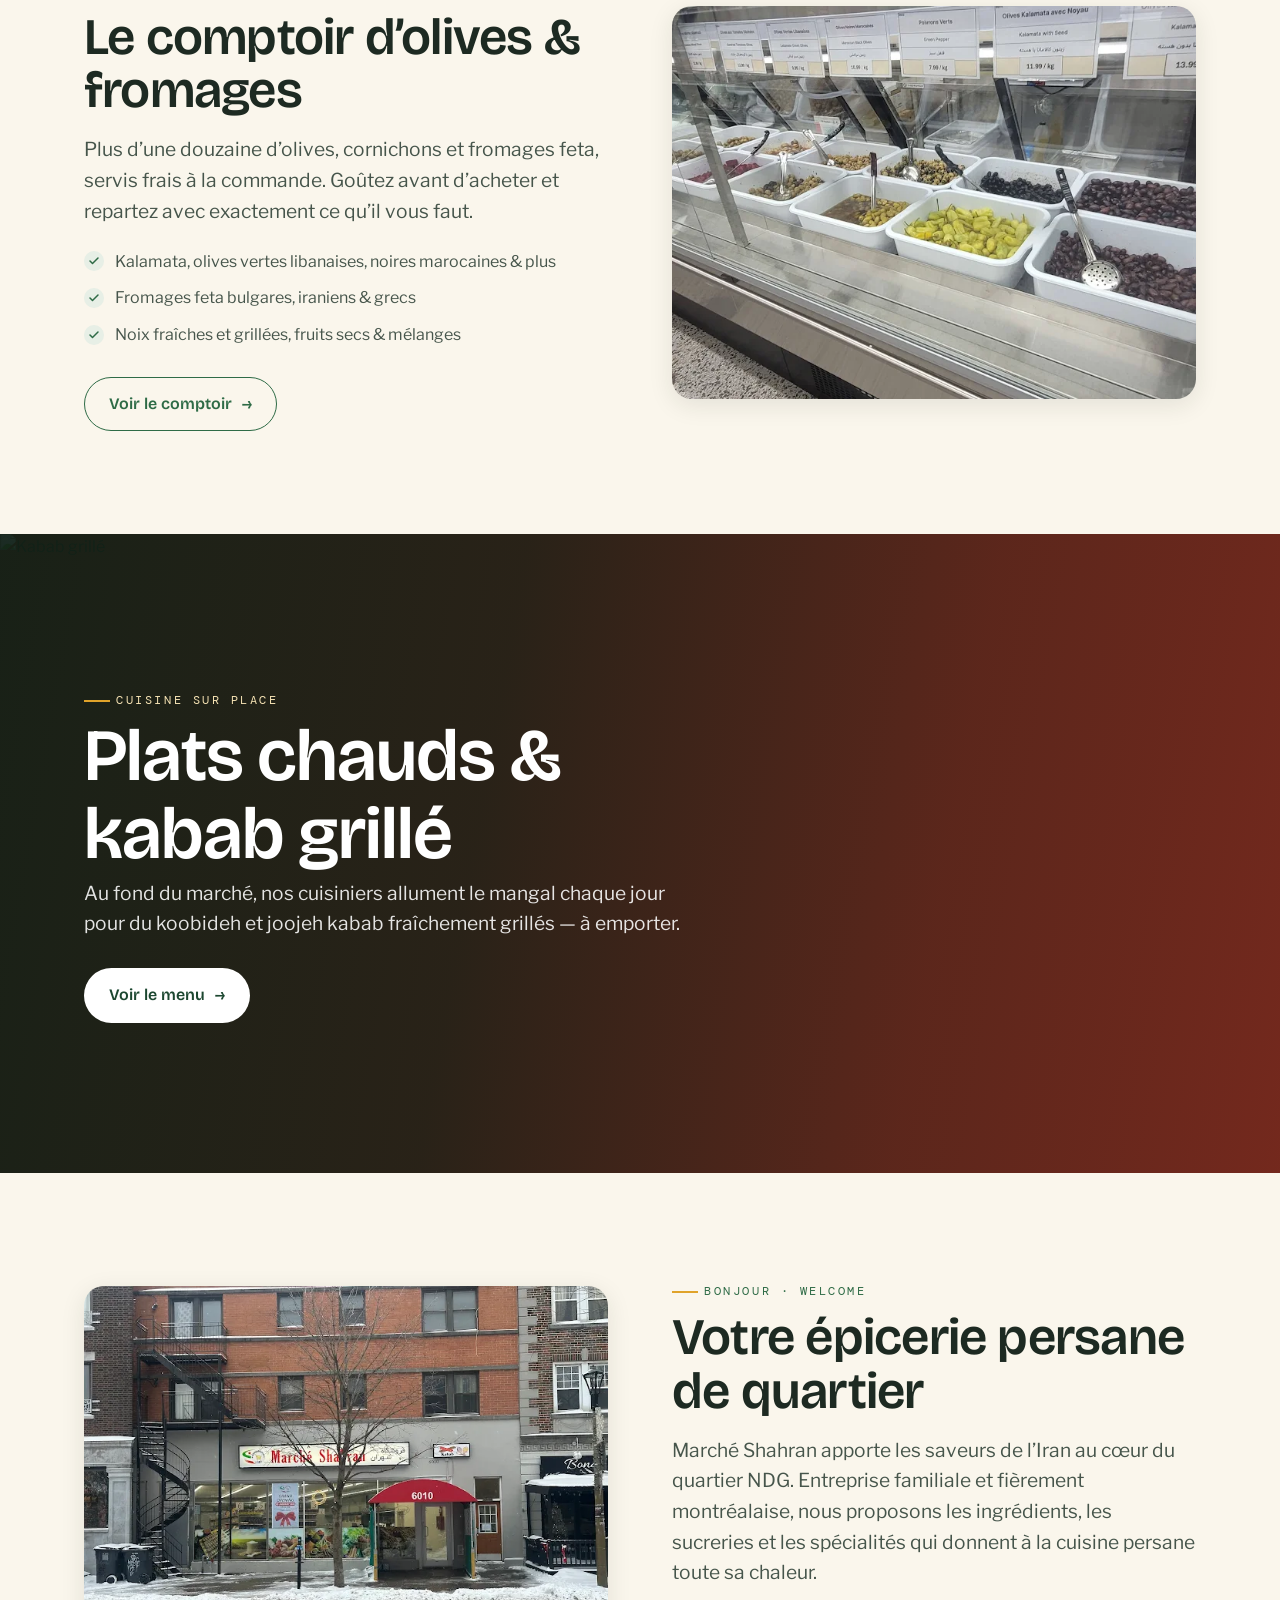
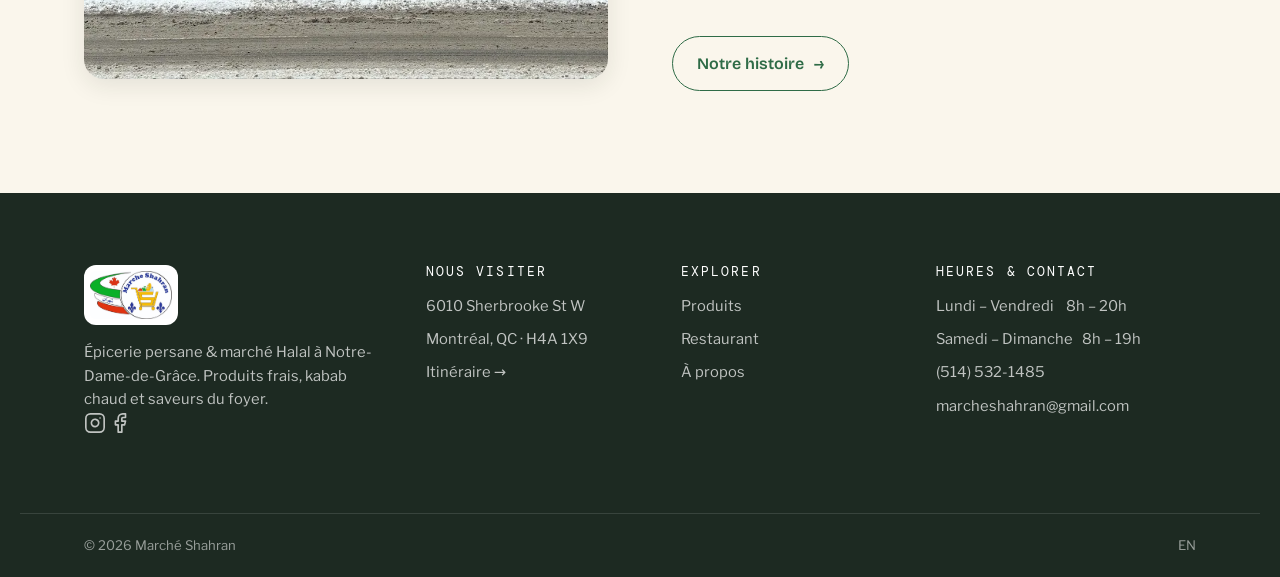
==== commit 6c0d0149: "Apply all French text corrections" ====
--- a/fr/index.html
+++ b/fr/index.html
@@ -36,7 +36,7 @@
     <div class="hero-inner reveal">
       <span class="kicker is-light">Épicerie persane · Marché Halal · NDG</span>
       <h1 class="h-xl">Un goût du foyer,<br>sur Sherbrooke Ouest.</h1>
-      <p class="lead">Produits frais, viande &amp; volaille 100% Halal, comptoir ouvert d’olives et fromages, produits d’épicerie du pays — et une cuisine kabab chaleureuse au fond du magasin. Votre épicerie persane de quartier à Notre-Dame-de-Grâce.</p>
+      <p class="lead">Du rayon des fruits et légumes frais au comptoir d’olives, nos 6 000 pi² rassemblent les produits essentiels et les spécialités de votre enfance.</p>
       <div class="hero-actions">
         <a class="btn btn-light" href="produits.html">Explorer le magasin <span class="arr">→</span></a>
         <a class="btn btn-red" href="restaurant.html">Voir le menu kabab</a>
@@ -130,7 +130,7 @@
         <h2 class="h-lg" style="margin:.6rem 0 1rem">100% Halal — chaque coupe, chaque jour</h2>
         <p class="lead">Toute notre viande et volaille est certifiée Halal, coupée fraîche en magasin par nos bouchers. Dites-nous comment vous la voulez — entière, en morceaux, hachée ou marinée pour le gril.</p>
         <ul class="ticks" style="margin-top:1.4rem">
-          <li>Bœuf, agneau &amp; poulet frais — jamais pré-congelé en rayon</li>
+          <li>Toute notre viande et notre volaille sont certifiées halal et découpées fraîches en magasin par nos bouchers. Dites-nous comment vous la souhaitez — entière, en morceaux, hachée ou marinée pour le gril.</li>
           <li>Kabab, joojeh &amp; barg marinés maison, prêts à cuire</li>
           <li>Coupes personnalisées et commandes en gros pour vos réceptions</li>
         </ul>
@@ -166,7 +166,7 @@
     <div class="hero-inner reveal" style="max-width:620px">
       <span class="kicker is-light">Cuisine sur place</span>
       <h2 class="h-xl" style="color:#fff;margin:.5rem 0 .3rem">Plats chauds &amp;<br>kabab grillé</h2>
-      <p class="lead" style="color:rgba(255,255,255,.88)">Au fond du marché, nos cuisiniers allument le mangal chaque jour pour du koobideh et joojeh kabab grillés au charbon, des ragoûts persans mijotés et des plats réconfortants — sur place ou à emporter.</p>
+      <p class="lead" style="color:rgba(255,255,255,.88)">Au fond du marché, nos cuisiniers allument le mangal chaque jour pour du koobideh et joojeh kabab fraîchement grillés — à emporter.</p>
       <div class="hero-actions">
         <a class="btn btn-light" href="restaurant.html">Voir le menu <span class="arr">→</span></a>
       </div>
@@ -202,29 +202,62 @@
       <div class="split-body reveal">
         <span class="kicker">Bonjour · Welcome</span>
         <h2 class="h-lg" style="margin:.6rem 0 1rem">Votre épicerie persane de quartier</h2>
-        <p class="lead">Marché Shahran apporte les saveurs de l’Iran au cœur de NDG. Géré en famille et fièrement montréalais, nous proposons les ingrédients, sucreries et spécialités qui donnent à une cuisine persane toute sa chaleur.</p>
+        <p class="lead">Marché Shahran apporte les saveurs de l’Iran au cœur du quartier NDG. Entreprise familiale et fièrement montréalaise, nous proposons les ingrédients, les sucreries et les spécialités qui donnent à la cuisine persane toute sa chaleur.</p>
         <a class="btn btn-ghost" href="a-propos.html" style="margin-top:1.6rem">Notre histoire <span class="arr">→</span></a>
       </div>
     </div>
   </div>
 </section>
 <footer class="site-foot">
+  <!-- footer-unified-v3 -->
   <div class="wrap foot-top">
     <div class="foot-brand">
-      <img src="../assets/logo.png" alt="Marché Shahran">
+      <img src="../assets/logo.jpeg" alt="Marché Shahran">
       <p>Épicerie persane &amp; marché Halal à Notre-Dame-de-Grâce. Produits frais, kabab chaud et saveurs du foyer.</p>
-    </div>
-    <div><h4>Nous visiter</h4><ul class="foot-links"><li>6010 Sherbrooke St W</li><li>Montréal, QC · H4A 1X9</li><li><a href="contact.html">Itinéraire →</a></li></ul></div>
-    <div><h4>Explorer</h4><ul class="foot-links"><li><a href="produits.html">Produits</a></li><li><a href="restaurant.html">Restaurant</a></li><li><a href="a-propos.html">À propos</a></li></ul></div>
-    <div><h4>Heures &amp; Contact</h4><ul class="foot-links"><li>Lun–Ven · 8h–20h · Sam–Dim · 8h–19h</li><li>(514) 532-1485</li><li>info@marcheshahran.com</li></ul></div>
+      <div class="foot-social">
+        <a href="https://www.instagram.com/marche_shahran/" target="_blank" rel="noopener" aria-label="Instagram">
+          <svg xmlns="http://www.w3.org/2000/svg" width="22" height="22" viewBox="0 0 24 24" fill="none" stroke="currentColor" stroke-width="1.8" stroke-linecap="round" stroke-linejoin="round">
+            <rect x="2" y="2" width="20" height="20" rx="5" ry="5"/>
+            <path d="M16 11.37A4 4 0 1 1 12.63 8 4 4 0 0 1 16 11.37z"/>
+            <line x1="17.5" y1="6.5" x2="17.51" y2="6.5"/>
+          </svg>
+        </a>
+        <a href="https://www.facebook.com/profile.php?id=61589566258267" target="_blank" rel="noopener" aria-label="Facebook">
+          <svg xmlns="http://www.w3.org/2000/svg" width="22" height="22" viewBox="0 0 24 24" fill="none" stroke="currentColor" stroke-width="1.8" stroke-linecap="round" stroke-linejoin="round">
+            <path d="M18 2h-3a5 5 0 0 0-5 5v3H7v4h3v8h4v-8h3l1-4h-4V7a1 1 0 0 1 1-1h3z"/>
+          </svg>
+        </a>
+      </div>
+    </div>
+    <div>
+      <h4>Nous visiter</h4>
+      <ul class="foot-links">
+        <li>6010 Sherbrooke St W</li>
+        <li>Montréal, QC · H4A 1X9</li>
+        <li><a href="contact.html">Itinéraire →</a></li>
+      </ul>
+    </div>
+    <div>
+      <h4>Explorer</h4>
+      <ul class="foot-links">
+        <li><a href="produits.html">Produits</a></li>
+        <li><a href="restaurant.html">Restaurant</a></li>
+        <li><a href="a-propos.html">À propos</a></li>
+      </ul>
+    </div>
+    <div>
+      <h4>Heures &amp; Contact</h4>
+      <ul class="foot-links">
+        <li>Lundi – Vendredi &nbsp;&nbsp; 8h – 20h</li>
+        <li>Samedi – Dimanche &nbsp; 8h – 19h</li>
+        <li><a href="tel:+15145321485">(514) 532-1485</a></li>
+        <li><a href="mailto:marcheshahran@gmail.com">marcheshahran@gmail.com</a></li>
+      </ul>
+    </div>
   </div>
   <div class="wrap foot-bottom">
     <span>© 2026 Marché Shahran</span>
-    <span class="foot-flags">
-      <span style="background:linear-gradient(180deg,#239f40 33%,#fff 33% 66%,#da0000 66%)" title="Iran"></span>
-      <span style="background:linear-gradient(90deg,#ff0000 25%,#fff 25% 75%,#ff0000 75%)" title="Canada"></span>
-      <span style="background:#003da5" title="Québec"></span>
-    </span>
+    <span class="foot-lang"><a href="../index.html">EN</a></span>
   </div>
 </footer>
 <script src="../site.js"></script>
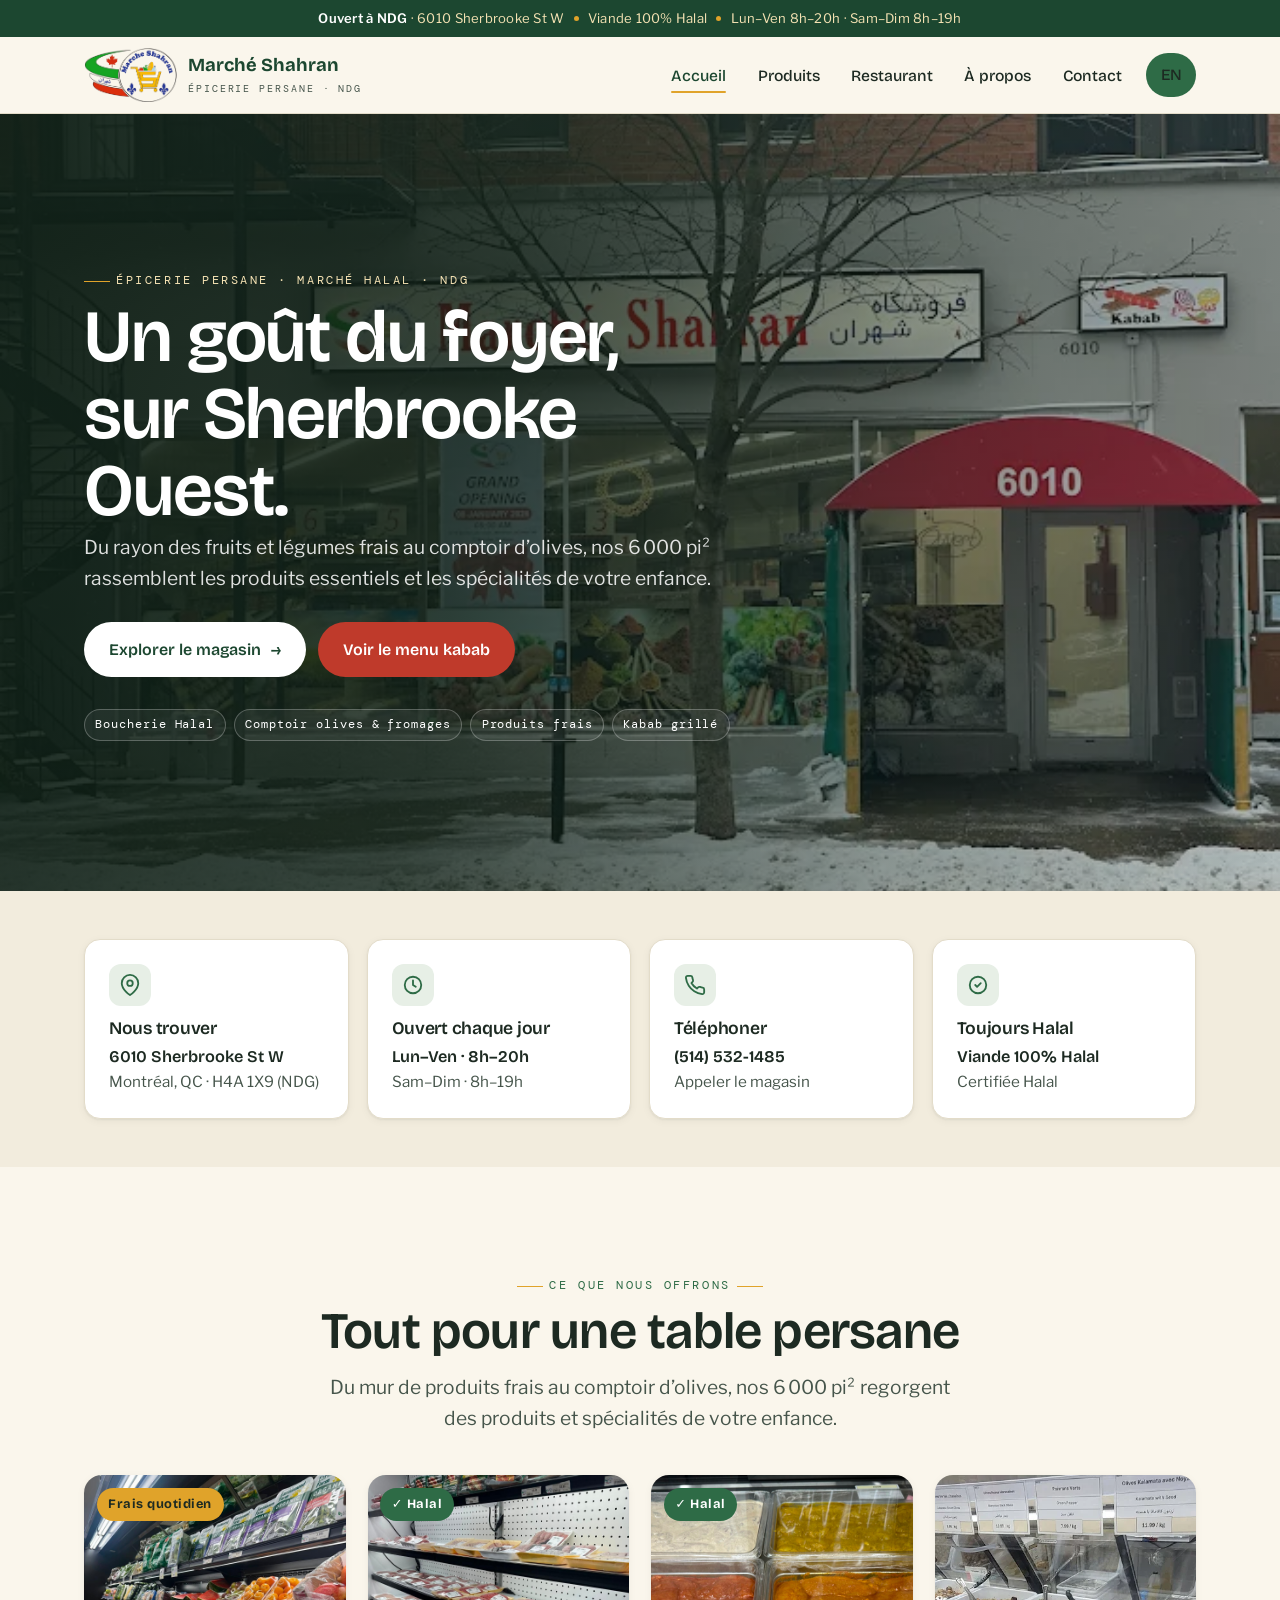
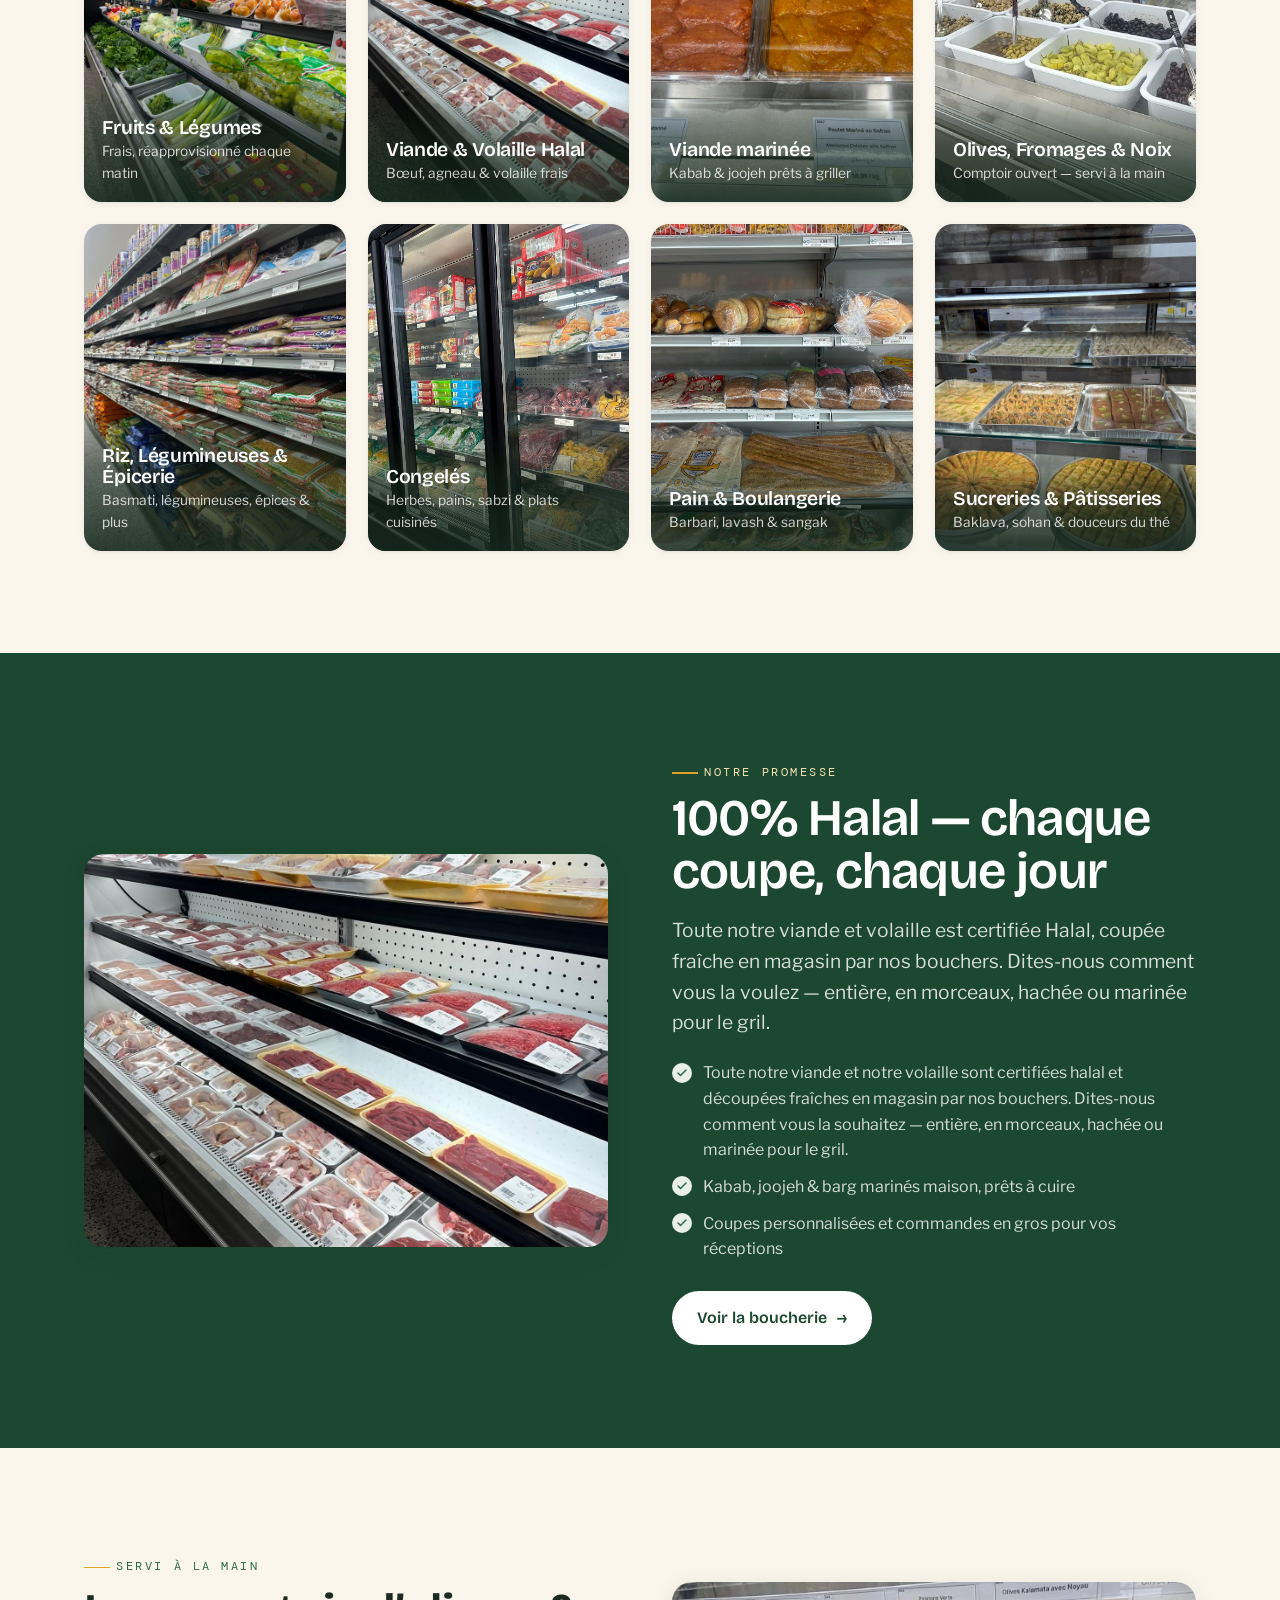
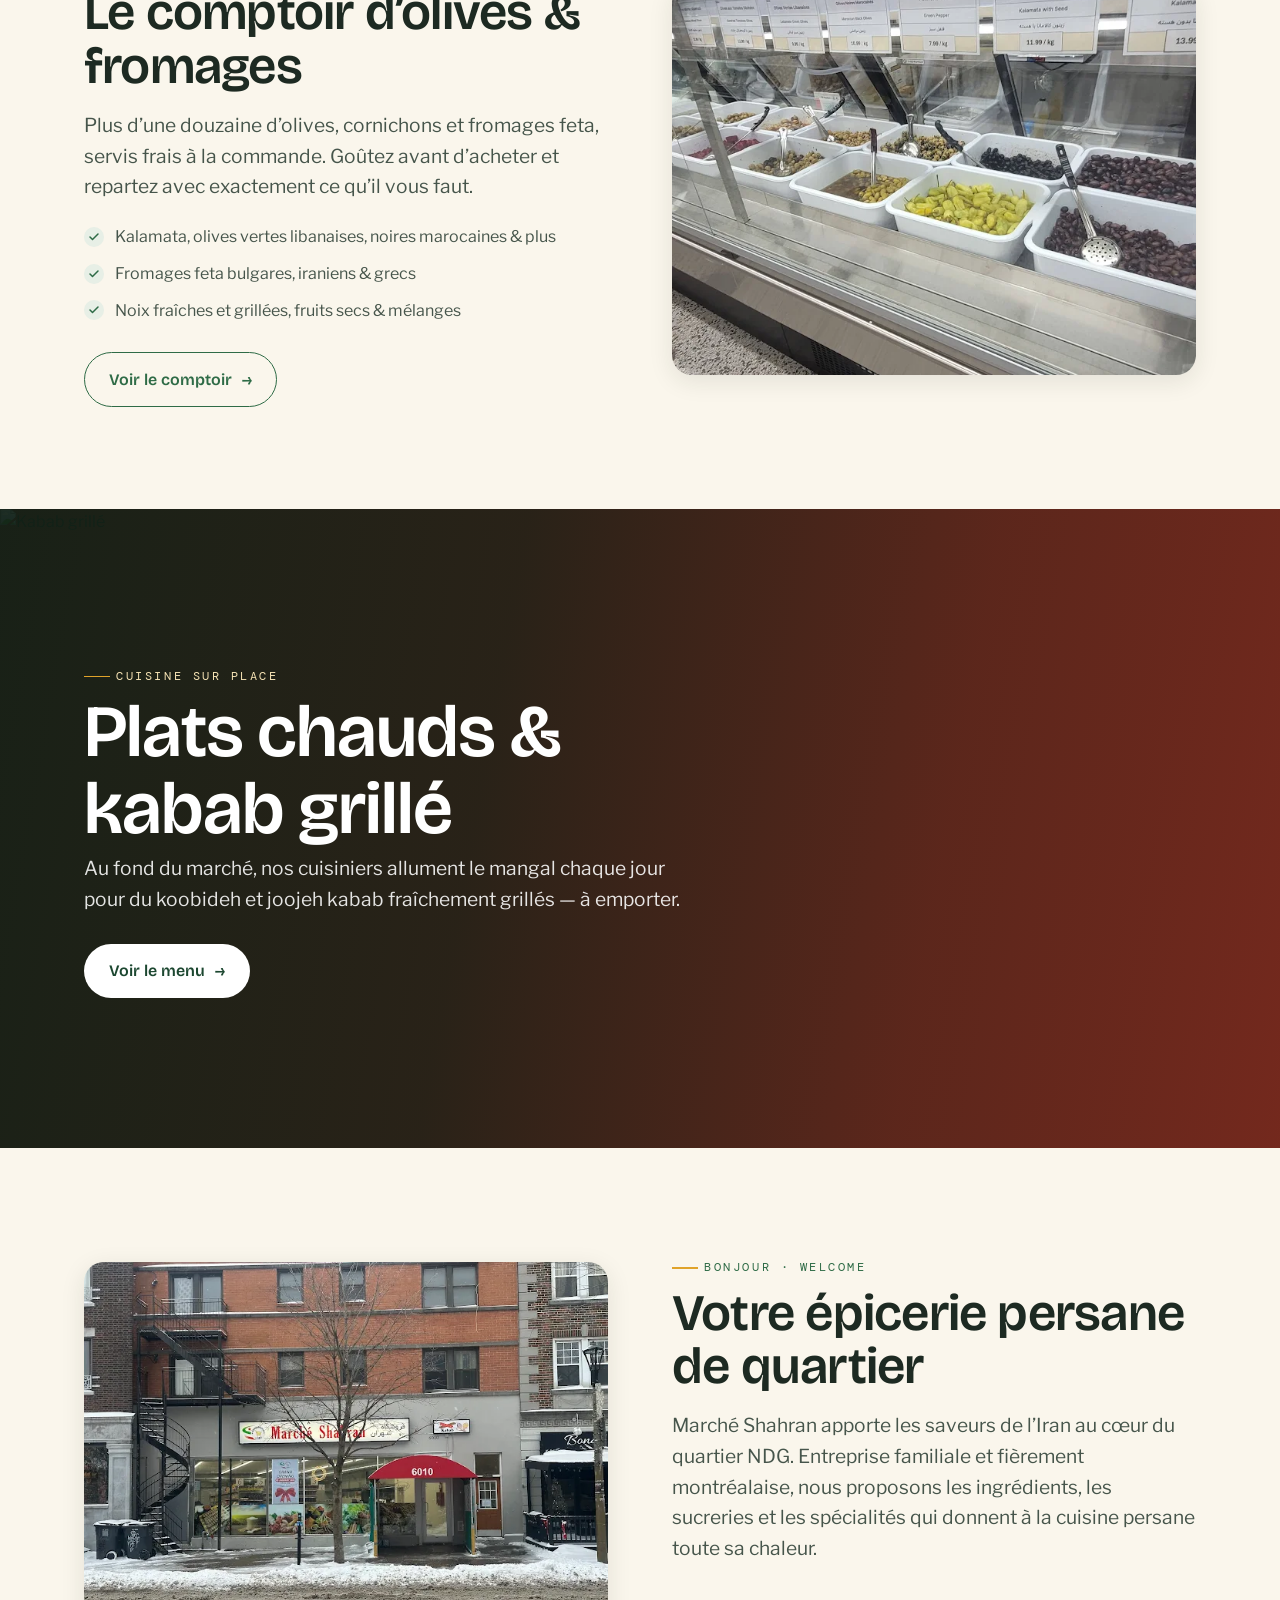
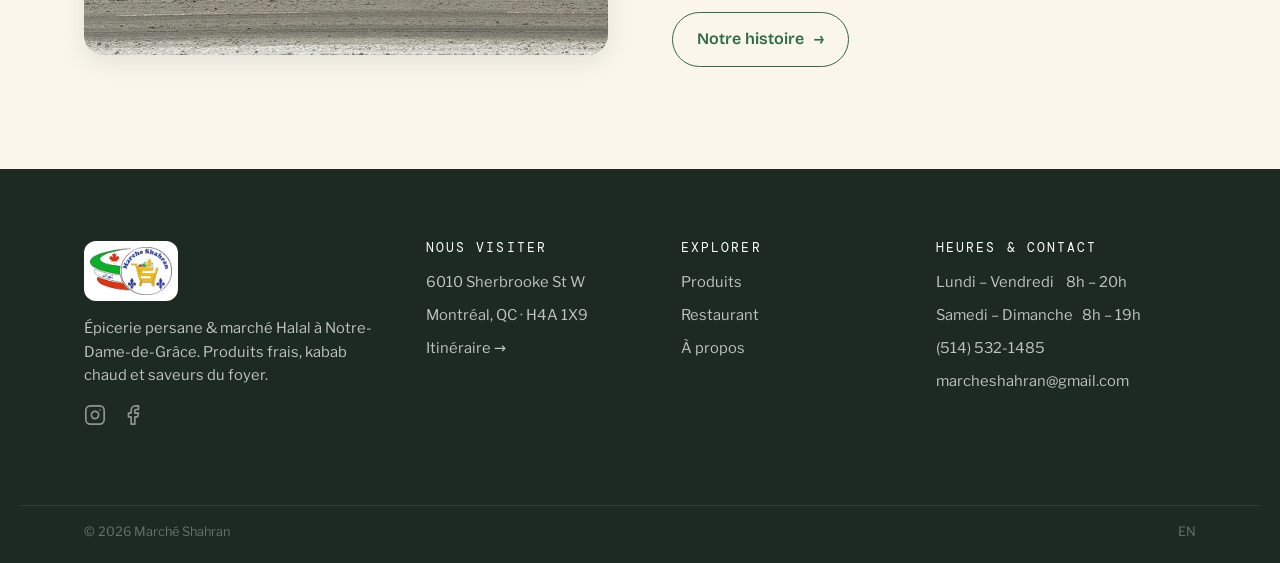
==== commit 2cd5a12b: "Fix opening hours cards to show weekend hours" ====
--- a/fr/index.html
+++ b/fr/index.html
@@ -60,7 +60,7 @@
       </div>
       <div class="info-card reveal">
         <div class="ic"><svg width="22" height="22" viewBox="0 0 24 24" fill="none" stroke="currentColor" stroke-width="2" stroke-linecap="round" stroke-linejoin="round"><circle cx="12" cy="12" r="9"/><path d="M12 7v5l3 2"/></svg></div>
-        <h3>Ouvert chaque jour</h3><p class="big">Lun–Ven · 8h–20h</p><p>Livraisons fraîches chaque matin</p>
+        <h3>Ouvert chaque jour</h3><p class="big">Lun–Ven · 8h–20h</p><p>Sam–Dim · 8h–19h</p>
       </div>
       <div class="info-card reveal">
         <div class="ic"><svg width="22" height="22" viewBox="0 0 24 24" fill="none" stroke="currentColor" stroke-width="2" stroke-linecap="round" stroke-linejoin="round"><path d="M22 16.9v3a2 2 0 0 1-2.2 2 19.8 19.8 0 0 1-8.6-3.1 19.5 19.5 0 0 1-6-6A19.8 19.8 0 0 1 2.1 4.2 2 2 0 0 1 4.1 2h3a2 2 0 0 1 2 1.7c.1 1 .4 1.9.7 2.8a2 2 0 0 1-.5 2.1L8.1 9.9a16 16 0 0 0 6 6l1.3-1.3a2 2 0 0 1 2.1-.5c.9.3 1.8.6 2.8.7a2 2 0 0 1 1.7 2Z"/></svg></div>
--- a/styles.css
+++ b/styles.css
@@ -307,3 +307,463 @@
 
 /* Weekly specials — hidden until activated */
 .specials-hidden { display: none; }
+
+
+/* ============================================================
+   PRESS & REVIEWS SECTIONS
+   Append this entire block to the bottom of styles.css
+   ============================================================ */
+
+/* ---------- shared label ---------- */
+.press-label {
+  font-family: 'DM Mono', monospace;
+  font-size: 0.72rem;
+  letter-spacing: 0.12em;
+  text-transform: uppercase;
+  color: var(--color-saffron, #e0a32a);
+  display: block;
+  margin-bottom: 0.5rem;
+}
+
+/* ============================================================
+   HOMEPAGE — Press + Reviews combined section
+   ============================================================ */
+.press-reviews-section {
+  padding: 5rem 0;
+  background: #f5f0e8;
+}
+
+.press-reviews-section .section-inner {
+  max-width: 1100px;
+  margin: 0 auto;
+  padding: 0 1.5rem;
+}
+
+/* --- Article teaser card --- */
+.press-teaser {
+  display: grid;
+  grid-template-columns: 1fr 1fr;
+  gap: 2.5rem;
+  align-items: center;
+  background: #fff;
+  border-radius: 12px;
+  overflow: hidden;
+  box-shadow: 0 2px 20px rgba(0,0,0,0.07);
+  margin-bottom: 3.5rem;
+}
+
+.press-teaser__image {
+  width: 100%;
+  height: 320px;
+  object-fit: cover;
+  object-position: center top;
+  display: block;
+}
+
+.press-teaser__body {
+  padding: 2.5rem 2.5rem 2.5rem 1rem;
+}
+
+.press-teaser__source {
+  display: inline-flex;
+  align-items: center;
+  gap: 0.5rem;
+  background: #f0ede6;
+  border-radius: 6px;
+  padding: 0.35rem 0.75rem;
+  font-family: 'DM Mono', monospace;
+  font-size: 0.7rem;
+  letter-spacing: 0.1em;
+  text-transform: uppercase;
+  color: #555;
+  margin-bottom: 1rem;
+}
+
+.press-teaser__source svg {
+  width: 14px;
+  height: 14px;
+  opacity: 0.6;
+}
+
+.press-teaser__headline {
+  font-family: 'Bricolage Grotesque', sans-serif;
+  font-size: 1.5rem;
+  font-weight: 700;
+  color: #1c4730;
+  line-height: 1.25;
+  margin: 0 0 1rem;
+}
+
+.press-teaser__excerpt {
+  font-family: 'Libre Franklin', sans-serif;
+  font-size: 0.97rem;
+  color: #444;
+  line-height: 1.7;
+  margin: 0 0 1.5rem;
+}
+
+.press-teaser__btn {
+  display: inline-block;
+  background: #1c4730;
+  color: #fff;
+  font-family: 'Libre Franklin', sans-serif;
+  font-size: 0.88rem;
+  font-weight: 600;
+  padding: 0.7rem 1.4rem;
+  border-radius: 6px;
+  text-decoration: none;
+  transition: background 0.2s;
+}
+
+.press-teaser__btn:hover {
+  background: #e0a32a;
+  color: #1c4730;
+}
+
+/* --- Reviews carousel --- */
+.reviews-header {
+  display: flex;
+  align-items: center;
+  justify-content: space-between;
+  margin-bottom: 1.5rem;
+}
+
+.reviews-header h2 {
+  font-family: 'Bricolage Grotesque', sans-serif;
+  font-size: 1.3rem;
+  font-weight: 700;
+  color: #1c4730;
+  margin: 0;
+}
+
+.reviews-stars-badge {
+  display: flex;
+  align-items: center;
+  gap: 0.4rem;
+  font-family: 'DM Mono', monospace;
+  font-size: 0.8rem;
+  color: #666;
+}
+
+.reviews-stars-badge .stars {
+  color: #e0a32a;
+  font-size: 1rem;
+  letter-spacing: 0.05em;
+}
+
+.reviews-track-wrapper {
+  overflow: hidden;
+  position: relative;
+}
+
+.reviews-track {
+  display: flex;
+  gap: 1.25rem;
+  transition: transform 0.45s cubic-bezier(0.4, 0, 0.2, 1);
+}
+
+.review-card {
+  flex: 0 0 calc(33.333% - 0.85rem);
+  background: #fff;
+  border-radius: 10px;
+  padding: 1.5rem;
+  box-shadow: 0 2px 12px rgba(0,0,0,0.06);
+  border-top: 3px solid #e0a32a;
+  display: flex;
+  flex-direction: column;
+  gap: 0.75rem;
+}
+
+.review-card__stars {
+  color: #e0a32a;
+  font-size: 1rem;
+  letter-spacing: 0.05em;
+}
+
+.review-card__text {
+  font-family: 'Libre Franklin', sans-serif;
+  font-size: 0.92rem;
+  color: #333;
+  line-height: 1.65;
+  flex-grow: 1;
+}
+
+.review-card__author {
+  font-family: 'DM Mono', monospace;
+  font-size: 0.72rem;
+  color: #888;
+  letter-spacing: 0.05em;
+}
+
+.review-card__author strong {
+  display: block;
+  color: #1c4730;
+  font-family: 'Libre Franklin', sans-serif;
+  font-size: 0.85rem;
+  font-weight: 600;
+  margin-bottom: 0.15rem;
+}
+
+.reviews-controls {
+  display: flex;
+  justify-content: center;
+  align-items: center;
+  gap: 1rem;
+  margin-top: 1.5rem;
+}
+
+.reviews-btn {
+  width: 36px;
+  height: 36px;
+  border-radius: 50%;
+  border: 2px solid #1c4730;
+  background: transparent;
+  color: #1c4730;
+  cursor: pointer;
+  display: flex;
+  align-items: center;
+  justify-content: center;
+  transition: background 0.2s, color 0.2s;
+  font-size: 1rem;
+}
+
+.reviews-btn:hover {
+  background: #1c4730;
+  color: #fff;
+}
+
+.reviews-dots {
+  display: flex;
+  gap: 0.4rem;
+}
+
+.reviews-dot {
+  width: 7px;
+  height: 7px;
+  border-radius: 50%;
+  background: #ccc;
+  cursor: pointer;
+  transition: background 0.2s;
+}
+
+.reviews-dot.active {
+  background: #1c4730;
+}
+
+/* ============================================================
+   ABOUT PAGE — Full article section
+   ============================================================ */
+.press-full-section {
+  padding: 5rem 0;
+  background: #faf6ec;
+}
+
+.press-full-section .section-inner {
+  max-width: 860px;
+  margin: 0 auto;
+  padding: 0 1.5rem;
+}
+
+.press-full-section .section-heading {
+  font-family: 'Bricolage Grotesque', sans-serif;
+  font-size: 2rem;
+  font-weight: 700;
+  color: #1c4730;
+  margin: 0 0 0.5rem;
+}
+
+.press-article {
+  background: #fff;
+  border-radius: 12px;
+  overflow: hidden;
+  box-shadow: 0 2px 20px rgba(0,0,0,0.07);
+  margin-top: 2rem;
+}
+
+.press-article__image {
+  width: 100%;
+  max-height: 420px;
+  object-fit: cover;
+  object-position: center 30%;
+  display: block;
+}
+
+.press-article__body {
+  padding: 2.5rem 3rem;
+}
+
+.press-article__meta {
+  display: flex;
+  align-items: center;
+  gap: 1rem;
+  margin-bottom: 1.5rem;
+  flex-wrap: wrap;
+}
+
+.press-article__badge {
+  background: #f0ede6;
+  border-radius: 6px;
+  padding: 0.35rem 0.75rem;
+  font-family: 'DM Mono', monospace;
+  font-size: 0.7rem;
+  letter-spacing: 0.1em;
+  text-transform: uppercase;
+  color: #555;
+}
+
+.press-article__byline {
+  font-family: 'DM Mono', monospace;
+  font-size: 0.72rem;
+  color: #888;
+}
+
+.press-article__title {
+  font-family: 'Bricolage Grotesque', sans-serif;
+  font-size: 1.75rem;
+  font-weight: 700;
+  color: #1c4730;
+  line-height: 1.25;
+  margin: 0 0 1.5rem;
+}
+
+.press-article__content h3 {
+  font-family: 'Bricolage Grotesque', sans-serif;
+  font-size: 1.1rem;
+  font-weight: 700;
+  color: #1c4730;
+  margin: 2rem 0 0.5rem;
+}
+
+.press-article__content p {
+  font-family: 'Libre Franklin', sans-serif;
+  font-size: 0.97rem;
+  color: #333;
+  line-height: 1.8;
+  margin: 0 0 1rem;
+}
+
+.press-article__content blockquote {
+  border-left: 3px solid #e0a32a;
+  margin: 1.5rem 0;
+  padding: 0.75rem 1.25rem;
+  background: #faf6ec;
+  border-radius: 0 6px 6px 0;
+  font-style: italic;
+  color: #555;
+  font-family: 'Libre Franklin', sans-serif;
+  font-size: 0.95rem;
+  line-height: 1.7;
+}
+
+.press-article__footer {
+  margin-top: 2rem;
+  padding-top: 1.5rem;
+  border-top: 1px solid #eee;
+  font-family: 'DM Mono', monospace;
+  font-size: 0.75rem;
+  color: #aaa;
+  letter-spacing: 0.05em;
+}
+
+/* --- About page reviews grid --- */
+.about-reviews-section {
+  padding: 4rem 0 5rem;
+  background: #f5f0e8;
+}
+
+.about-reviews-section .section-inner {
+  max-width: 1100px;
+  margin: 0 auto;
+  padding: 0 1.5rem;
+}
+
+.about-reviews-section h2 {
+  font-family: 'Bricolage Grotesque', sans-serif;
+  font-size: 1.75rem;
+  font-weight: 700;
+  color: #1c4730;
+  margin: 0 0 0.4rem;
+}
+
+.about-reviews-section .reviews-sub {
+  font-family: 'Libre Franklin', sans-serif;
+  font-size: 0.95rem;
+  color: #666;
+  margin: 0 0 2.5rem;
+}
+
+.reviews-grid {
+  display: grid;
+  grid-template-columns: repeat(3, 1fr);
+  gap: 1.25rem;
+}
+
+/* ============================================================
+   RESPONSIVE
+   ============================================================ */
+@media (max-width: 900px) {
+  .press-teaser {
+    grid-template-columns: 1fr;
+  }
+  .press-teaser__image {
+    height: 240px;
+  }
+  .press-teaser__body {
+    padding: 1.75rem;
+  }
+  .review-card {
+    flex: 0 0 calc(50% - 0.65rem);
+  }
+  .reviews-grid {
+    grid-template-columns: repeat(2, 1fr);
+  }
+  .press-article__body {
+    padding: 1.75rem;
+  }
+}
+
+@media (max-width: 600px) {
+  .review-card {
+    flex: 0 0 calc(100% - 0rem);
+  }
+  .reviews-grid {
+    grid-template-columns: 1fr;
+  }
+  .press-teaser__headline {
+    font-size: 1.25rem;
+  }
+  .reviews-header {
+    flex-direction: column;
+    align-items: flex-start;
+    gap: 0.5rem;
+  }
+}
+
+/* Social icons & unified footer */
+.foot-social { display:flex; gap:1rem; margin-top:1rem; }
+.foot-social a { color:inherit; opacity:0.7; transition:opacity 0.2s; }
+.foot-social a:hover { opacity:1; }
+.foot-bottom { display:flex; justify-content:space-between; padding-top:1rem; border-top:1px solid rgba(255,255,255,0.15); font-size:0.8rem; opacity:0.6; }
+
+
+.mi-num {
+  display: inline-block;
+  font-family: 'DM Mono', monospace;
+  font-size: 0.72rem;
+  color: #888;
+  margin-right: 0.5rem;
+  vertical-align: middle;
+  min-width: 2rem;
+}
+
+
+/* Menu number inline fix */
+.mi-num {
+  display: inline;
+  font-family: var(--f-mono);
+  font-size: 0.72rem;
+  color: #aaa;
+  margin-right: 0.4rem;
+}
+.menu-item { grid-template-columns: 1fr auto; }
+.menu-item .mi-price { order: 0; }
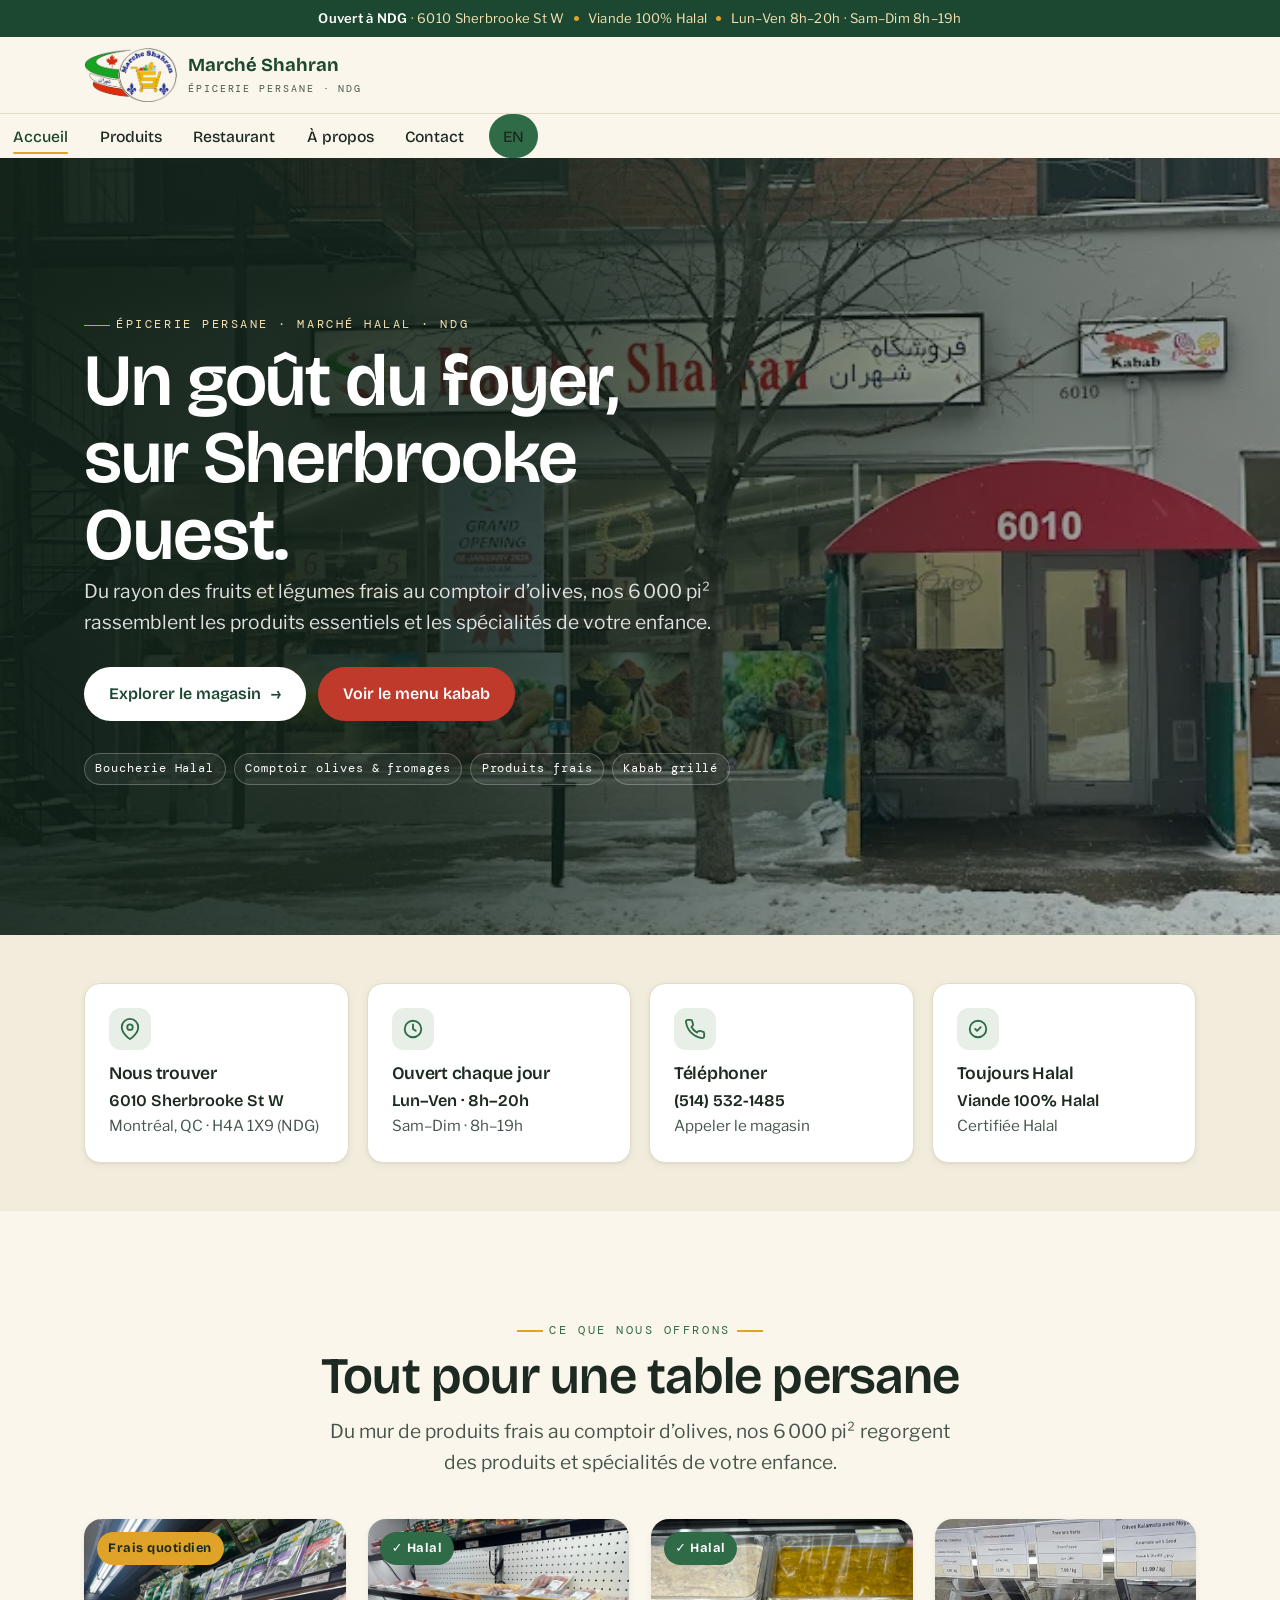
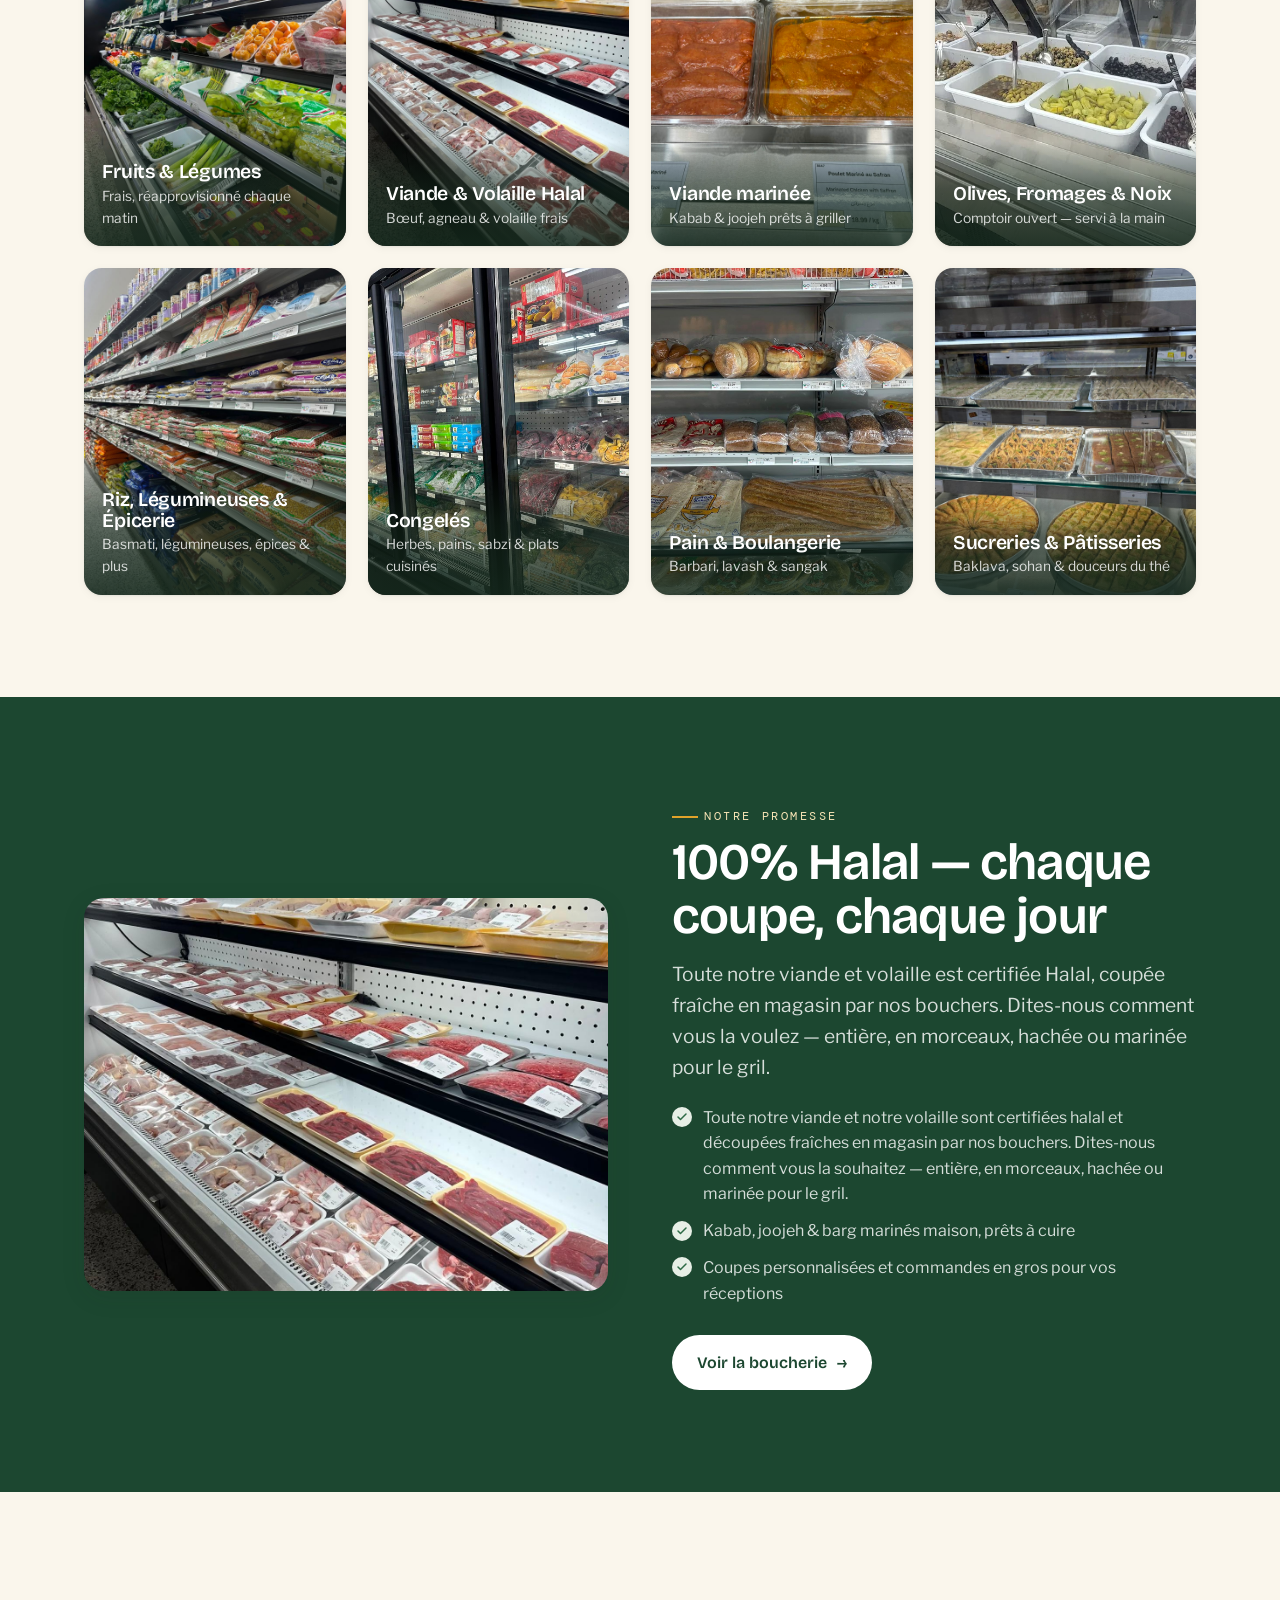
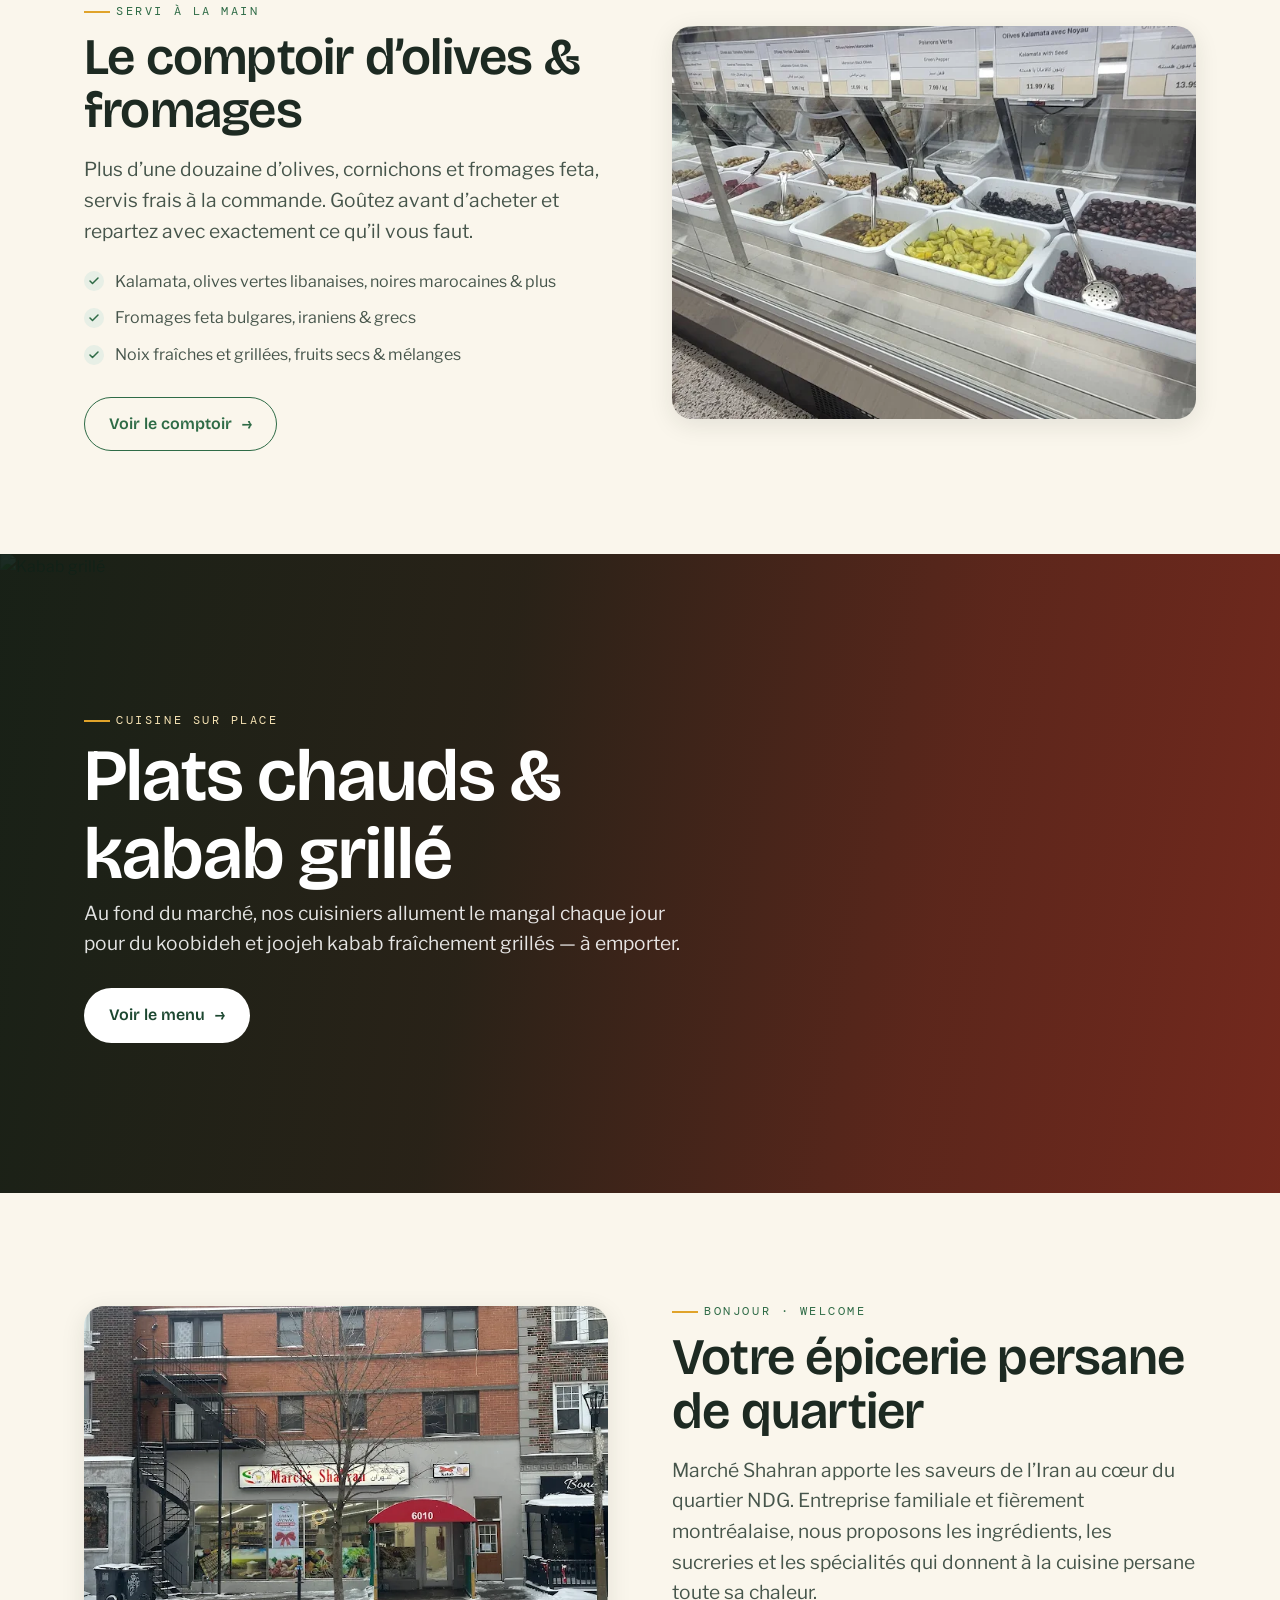
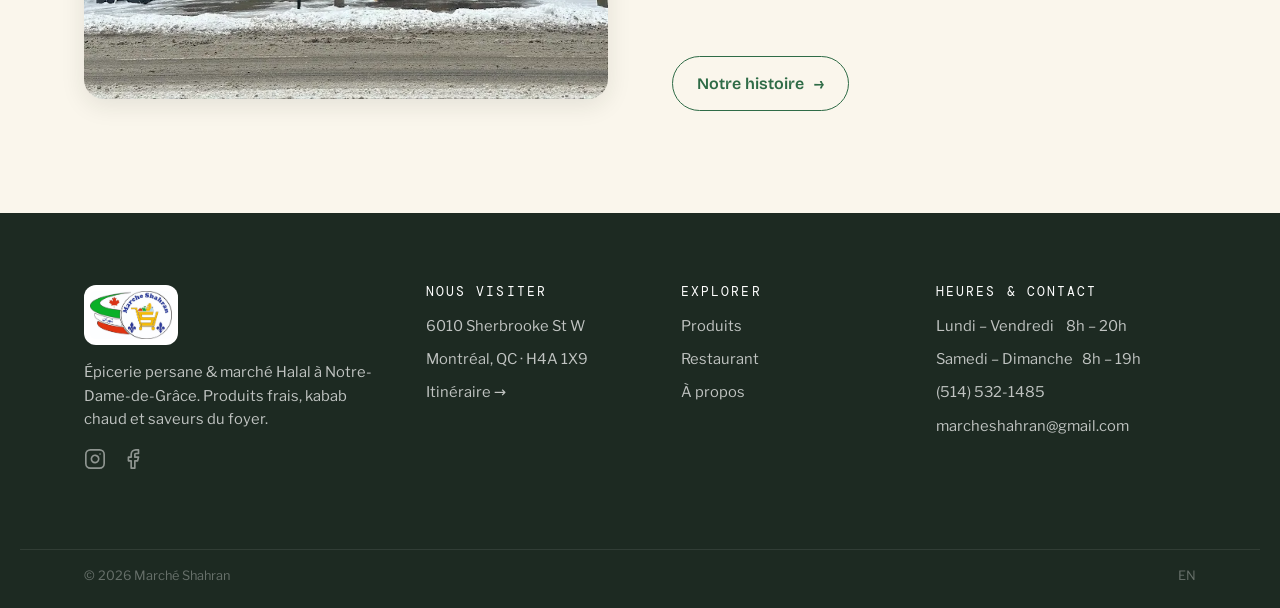
==== commit e3cda0b1: "Fix mobile nav Safari iOS: move nav outside header, fix panel design" ====
--- a/fr/index.html
+++ b/fr/index.html
@@ -17,6 +17,8 @@
       <span class="brand-text"><span class="bt">Marché Shahran</span><span class="bs">Épicerie persane · NDG</span></span>
     </a>
     <button class="nav-toggle" aria-label="Ouvrir le menu" aria-expanded="false"><span></span><span></span><span></span></button>
+</div>
+</header>
     <ul class="nav-links" id="nav">
       <li><a href="../index.html" class="active">Accueil</a></li>
       <li><a href="produits.html">Produits</a></li>
@@ -26,8 +28,8 @@
       <li><a href="contact.html">Contact</a></li>
       <li class="nav-cta"><a class="btn btn-primary" href="../index.html">EN</a></li>
     </ul>
-  </div>
-</header>
+  
+
 <div class="nav-backdrop" id="backdrop"></div>
 <section class="hero">
   <div class="hero-media"><img src="../assets/storefront.webp" alt="Devanture du Marché Shahran sur Sherbrooke Ouest"></div>
--- a/styles.css
+++ b/styles.css
@@ -102,7 +102,7 @@
 
 /* ---------- header / nav ---------- */
 .site-head{position:sticky;top:0;z-index:50;background:rgba(250,246,236,.92);
-  backdrop-filter:blur(10px);border-bottom:1px solid var(--line)}
+  border-bottom:1px solid var(--line)}
 .nav{display:flex;align-items:center;justify-content:space-between;gap:1.5rem;
   padding-block:.7rem}
 .brand{display:flex;align-items:center;gap:.7rem}
@@ -127,16 +127,17 @@
 
 @media(max-width:900px){
   .nav-toggle{display:block}
-  .nav-links{position:fixed;inset:0 0 0 auto;width:min(82vw,320px);
-    flex-direction:column;align-items:stretch;gap:.2rem;background:var(--paper);
-    padding:5.5rem 1.4rem 2rem;box-shadow:var(--shadow-lg);transform:translateX(100%);
-    transition:transform .28s ease;z-index:60}
+  .nav-links{display:flex;position:fixed;top:0;right:0;bottom:auto;left:auto;width:min(70vw,260px);
+    flex-direction:column;align-items:flex-start;gap:0;
+    background:#1c4730;-webkit-backdrop-filter:none;backdrop-filter:none;
+    padding:5rem 1.2rem 1.5rem;box-shadow:-4px 0 20px rgba(0,0,0,0.4);transform:translateX(100%);
+    transition:transrm .28s ease;z-index:9999;will-change:transform}
   .nav-links.open{transform:translateX(0)}
-  .nav-links a{padding:.85em 1em;font-size:1.05rem}
+  .nav-links a{padding:.5em .75em;font-size:1rem;color:#faf6ec;border-radius:6px}
   .nav-links a.active::after{display:none}
-  .nav-links a.active{background:var(--green-tint)}
-  .nav-cta{margin:.6rem 0 0}
-  .nav-backdrop{position:fixed;inset:0;background:rgba(29,42,34,.4);z-index:55;
+  .nav-links a.active{background:rgba(255,255,255,0.15);border-radius:6px}
+  .nav-cta{margin:.6rem 0 0}.nav-cta a.btn{padding:.4em .9em;font-size:.85rem}
+  .nav-backdrop{position:fixed;inset:0;background:rgba(29,42,34,.6);z-index:9998;
     opacity:0;pointer-events:none;transition:.28s}
   .nav-backdrop.open{opacity:1;pointer-events:auto}
 }
@@ -767,3 +768,4 @@
 }
 .menu-item { grid-template-columns: 1fr auto; }
 .menu-item .mi-price { order: 0; }
+
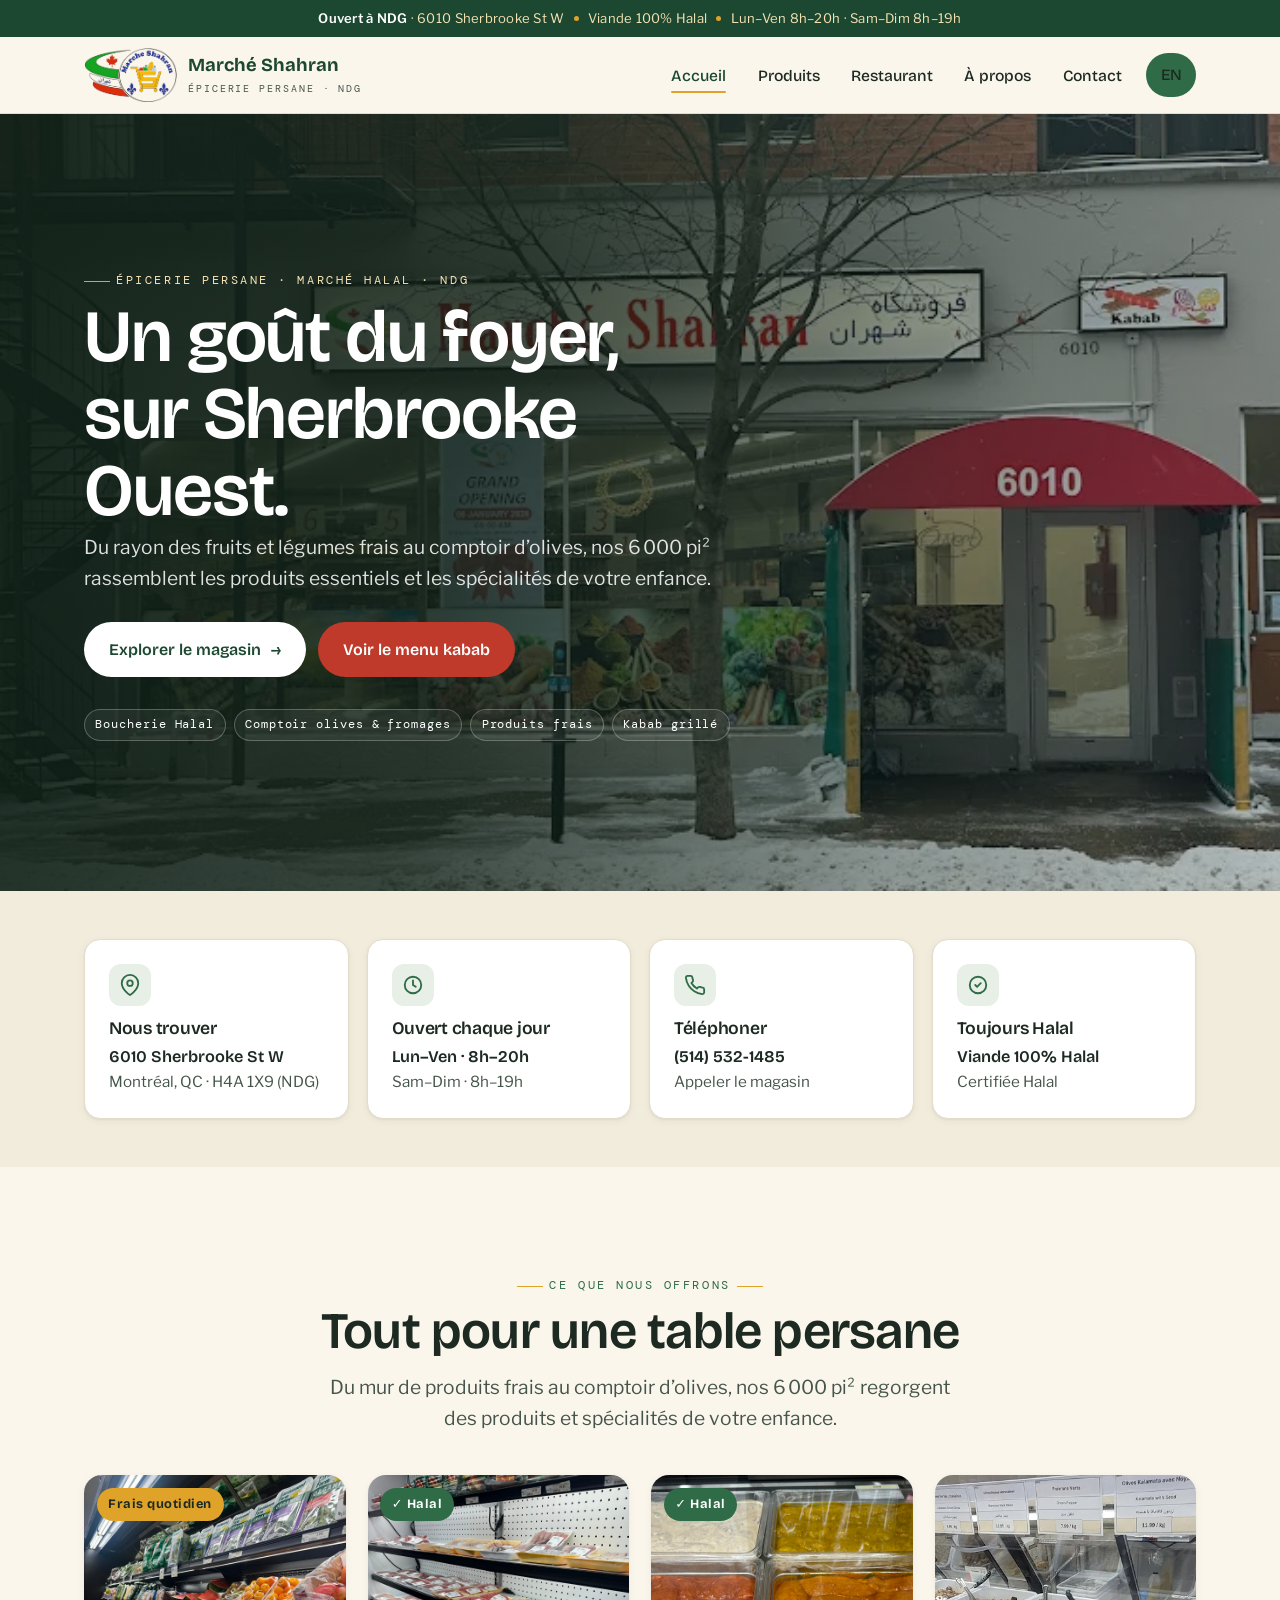
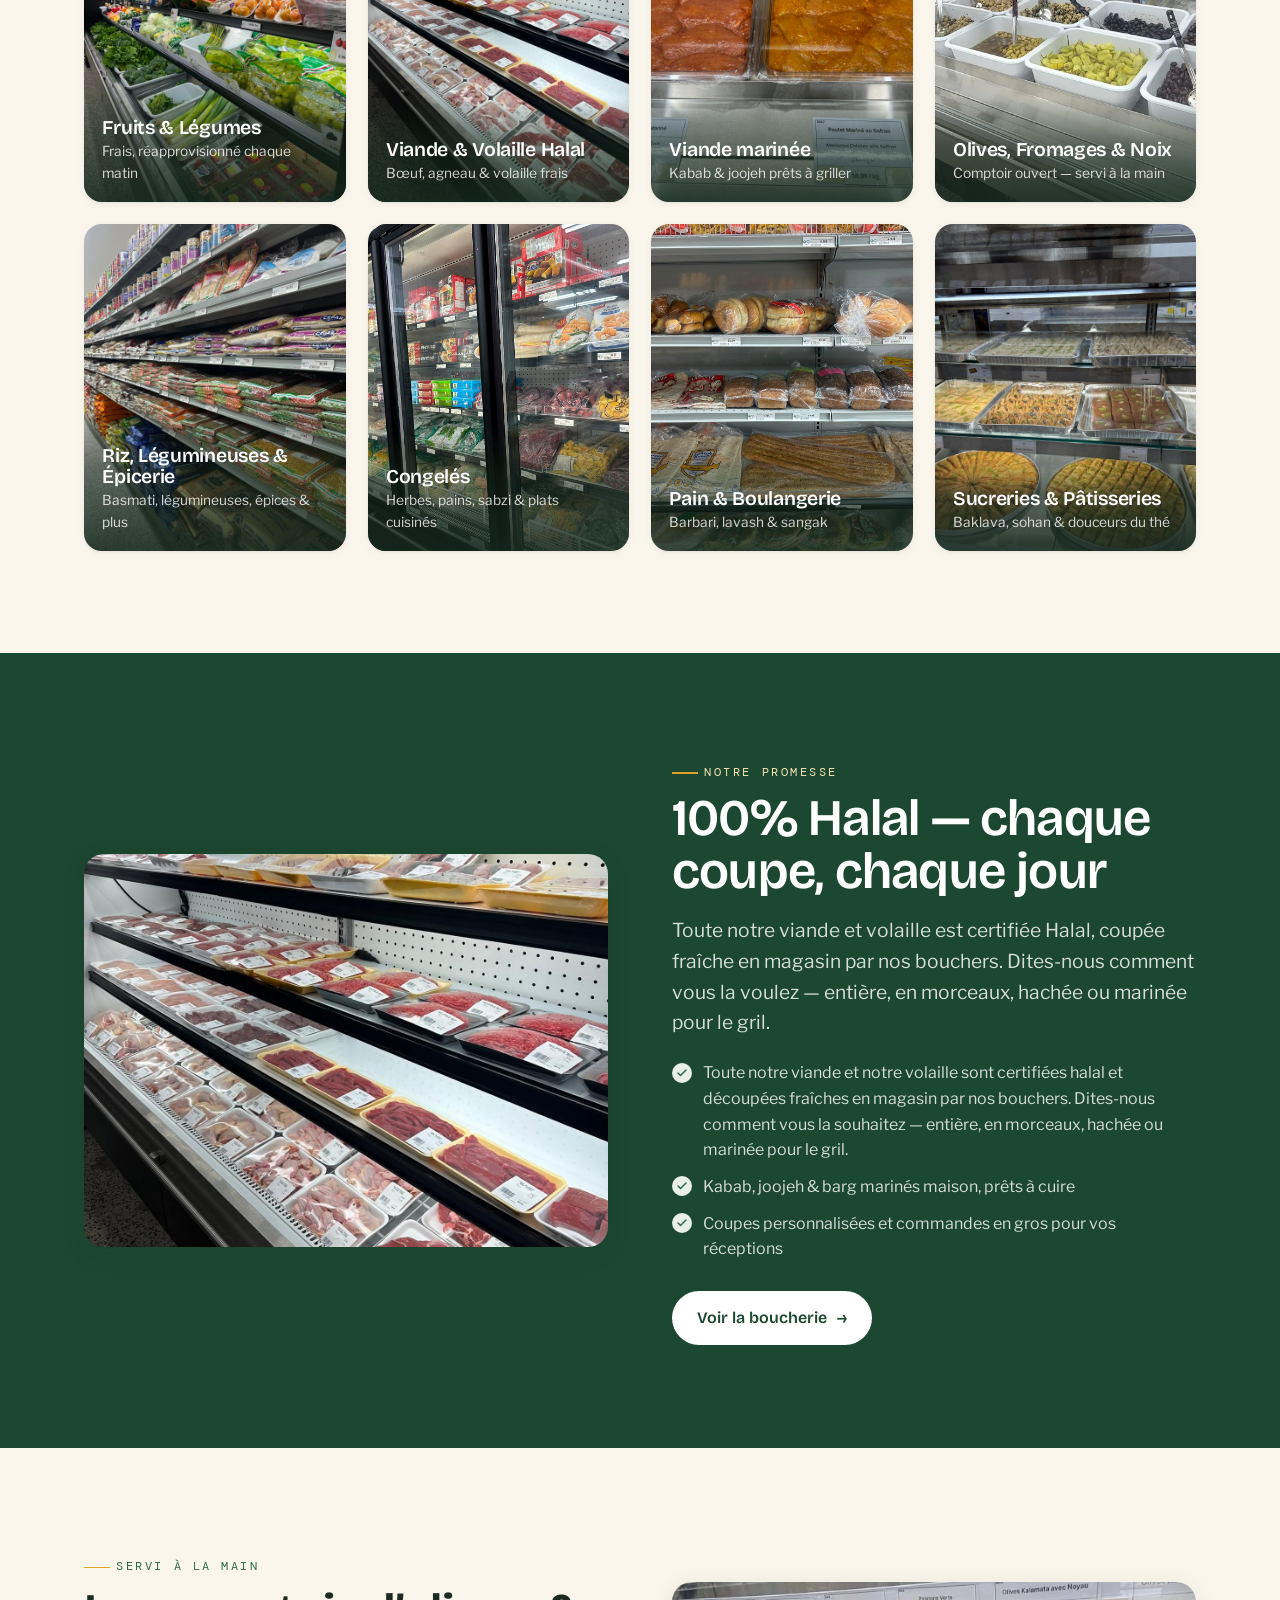
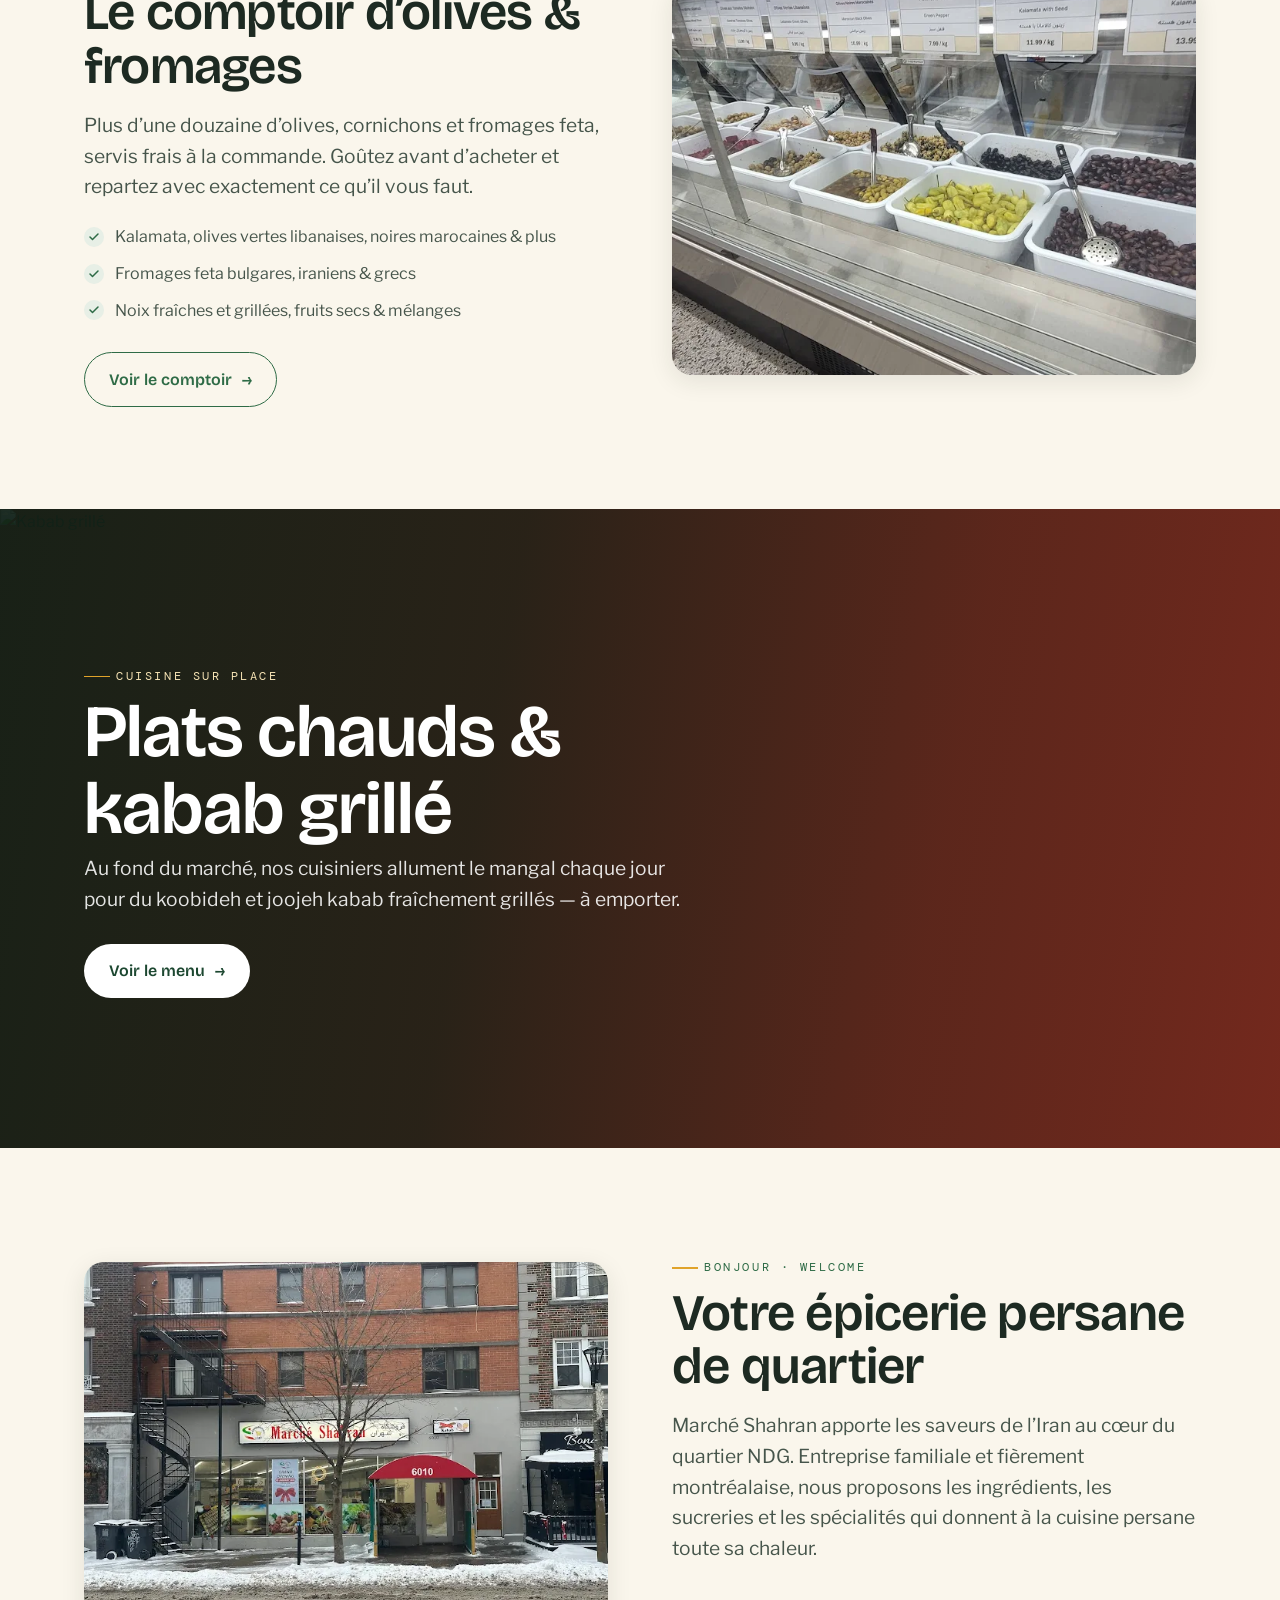
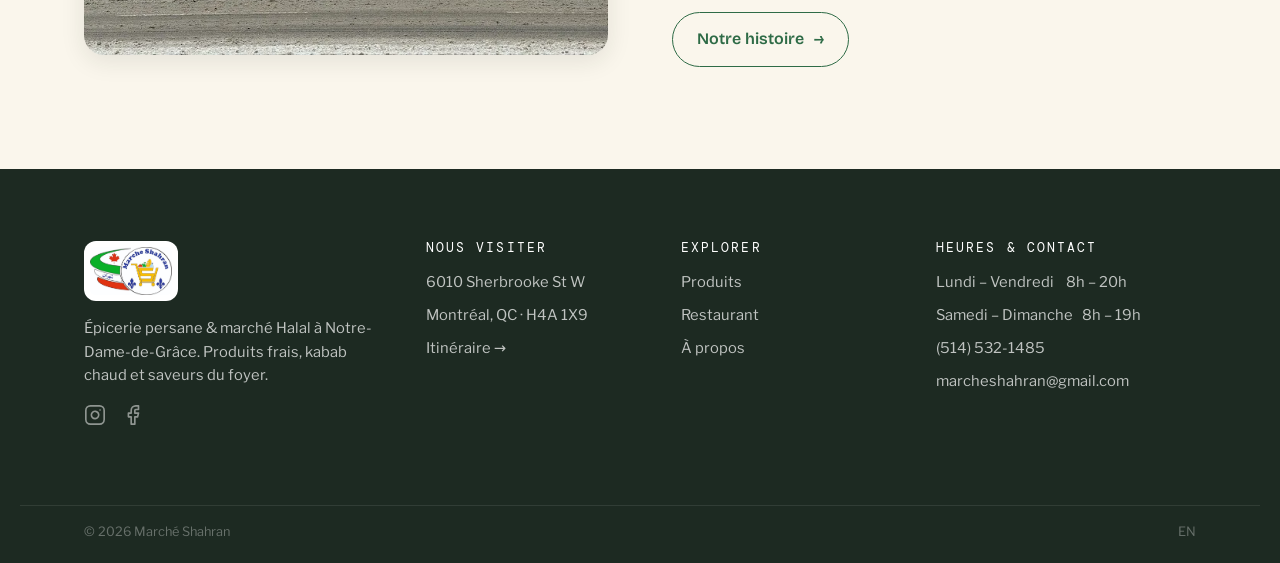
==== commit 0fb5add0: "Fix mobile nav: restore nav inside header, remove isolation:isolate" ====
--- a/fr/index.html
+++ b/fr/index.html
@@ -17,8 +17,6 @@
       <span class="brand-text"><span class="bt">Marché Shahran</span><span class="bs">Épicerie persane · NDG</span></span>
     </a>
     <button class="nav-toggle" aria-label="Ouvrir le menu" aria-expanded="false"><span></span><span></span><span></span></button>
-</div>
-</header>
     <ul class="nav-links" id="nav">
       <li><a href="../index.html" class="active">Accueil</a></li>
       <li><a href="produits.html">Produits</a></li>
@@ -28,9 +26,9 @@
       <li><a href="contact.html">Contact</a></li>
       <li class="nav-cta"><a class="btn btn-primary" href="../index.html">EN</a></li>
     </ul>
-  
-
-<div class="nav-backdrop" id="backdrop"></div>
+  </div>
+  <div class="nav-backdrop" id="backdrop"></div>
+</header>
 <section class="hero">
   <div class="hero-media"><img src="../assets/storefront.webp" alt="Devanture du Marché Shahran sur Sherbrooke Ouest"></div>
   <div class="hero-scrim"></div>
--- a/styles.css
+++ b/styles.css
@@ -126,22 +126,32 @@
 .nav-toggle span{display:block;width:20px;height:2px;background:var(--ink);margin:4px 0;border-radius:2px;transition:.2s}
 
 @media(max-width:900px){
-  .nav-toggle{display:block}
-  .nav-links{display:flex;position:fixed;top:0;right:0;bottom:auto;left:auto;width:min(70vw,260px);
-    flex-direction:column;align-items:flex-start;gap:0;
-    background:#1c4730;-webkit-backdrop-filter:none;backdrop-filter:none;
-    padding:5rem 1.2rem 1.5rem;box-shadow:-4px 0 20px rgba(0,0,0,0.4);transform:translateX(100%);
-    transition:transrm .28s ease;z-index:9999;will-change:transform}
+  .nav-toggle{display:flex;flex-direction:column;justify-content:center;gap:5px;
+    background:none;border:none;padding:.5rem;cursor:pointer;z-index:10001;position:relative}
+  .nav-toggle span{display:block;width:24px;height:2px;background:var(--ink);border-radius:2px;transition:.25s}
+  .nav-links{display:flex;position:fixed;top:0;right:0;bottom:0;left:auto;width:min(75vw,300px);
+    flex-direction:column;align-items:stretch;gap:0;background:#1a4229;
+    -webkit-backdrop-filter:none;backdrop-filter:none;padding:0;
+    box-shadow:-8px 0 32px rgba(0,0,0,0.35);transform:translateX(100%);
+    transition:transform .3s cubic-bezier(.4,0,.2,1);z-index:10000;will-change:transform;overflow-y:auto}
   .nav-links.open{transform:translateX(0)}
-  .nav-links a{padding:.5em .75em;font-size:1rem;color:#faf6ec;border-radius:6px}
+  .nav-links::before{content:"Menu";display:block;font-family:var(--f-head);font-size:.7rem;
+    letter-spacing:.15em;text-transform:uppercase;color:rgba(250,246,236,.4);
+    padding:1.5rem 1.5rem .75rem;border-bottom:1px solid rgba(255,255,255,.08);margin-bottom:.5rem}
+  .nav-links li{list-style:none}
+  .nav-links a{display:block;padding:.85rem 1.5rem;font-family:var(--f-head);font-size:1.1rem;
+    font-weight:600;color:rgba(250,246,236,.85);text-decoration:none;
+    border-left:3px solid transparent;transition:color .15s,border-color .15s,background .15s}
+  .nav-links a:hover{color:#faf6ec;background:rgba(255,255,255,.06);border-left-color:var(--saffron)}
   .nav-links a.active::after{display:none}
-  .nav-links a.active{background:rgba(255,255,255,0.15);border-radius:6px}
-  .nav-cta{margin:.6rem 0 0}.nav-cta a.btn{padding:.4em .9em;font-size:.85rem}
-  .nav-backdrop{position:fixed;inset:0;background:rgba(29,42,34,.6);z-index:9998;
-    opacity:0;pointer-events:none;transition:.28s}
+  .nav-links a.active{color:#faf6ec;border-left-color:var(--saffron);background:rgba(255,255,255,.08)}
+  .nav-cta{margin-top:auto;padding:1.25rem 1.5rem 2rem;border-top:1px solid rgba(255,255,255,.08)}
+  .nav-cta a.btn{display:inline-block;padding:.45rem 1.1rem;font-size:.82rem;font-weight:600;
+    letter-spacing:.05em;border-radius:6px}
+  .nav-backdrop{position:fixed;inset:0;background:rgba(10,20,15,.55);z-index:9998;
+    opacity:0;pointer-events:none;transition:opacity .3s ease}
   .nav-backdrop.open{opacity:1;pointer-events:auto}
 }
-
 /* ---------- hero ---------- */
 .hero{position:relative;overflow:hidden;background:var(--green-deep)}
 .hero-media{position:absolute;inset:0}
